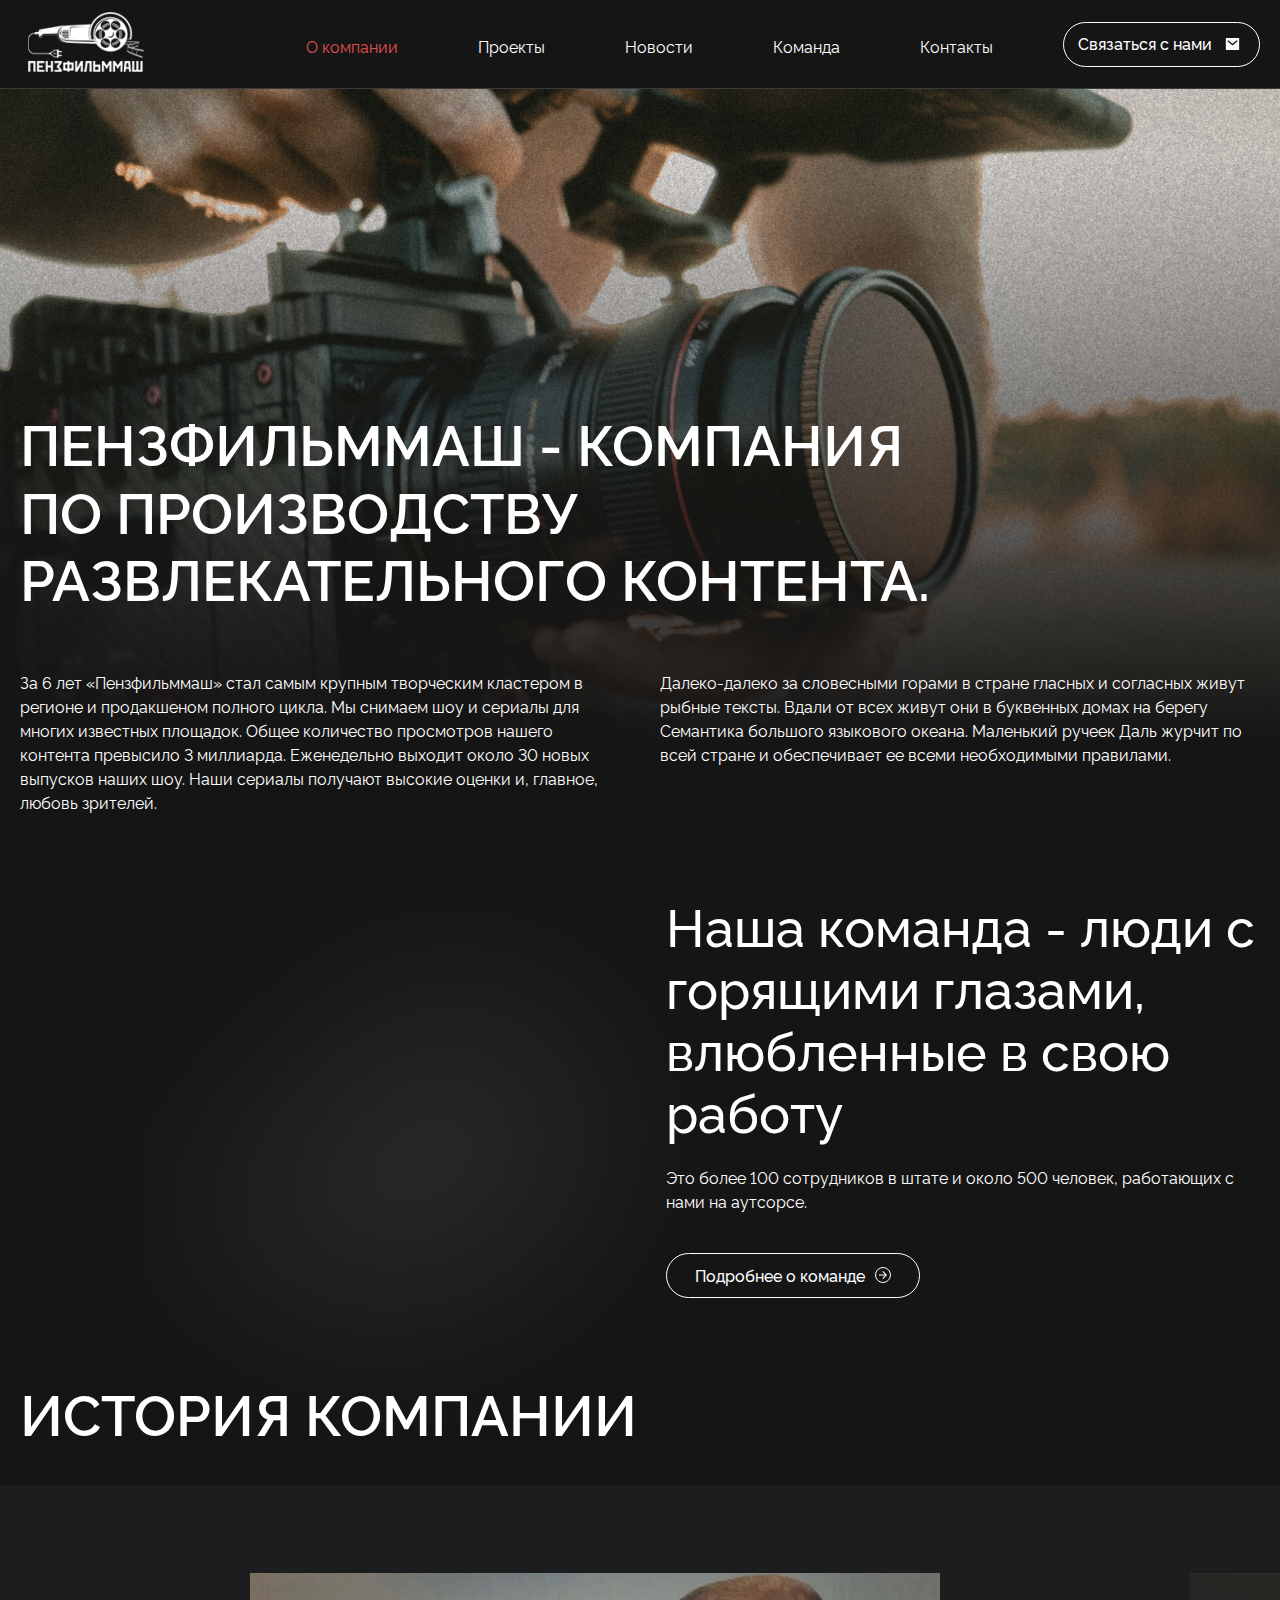
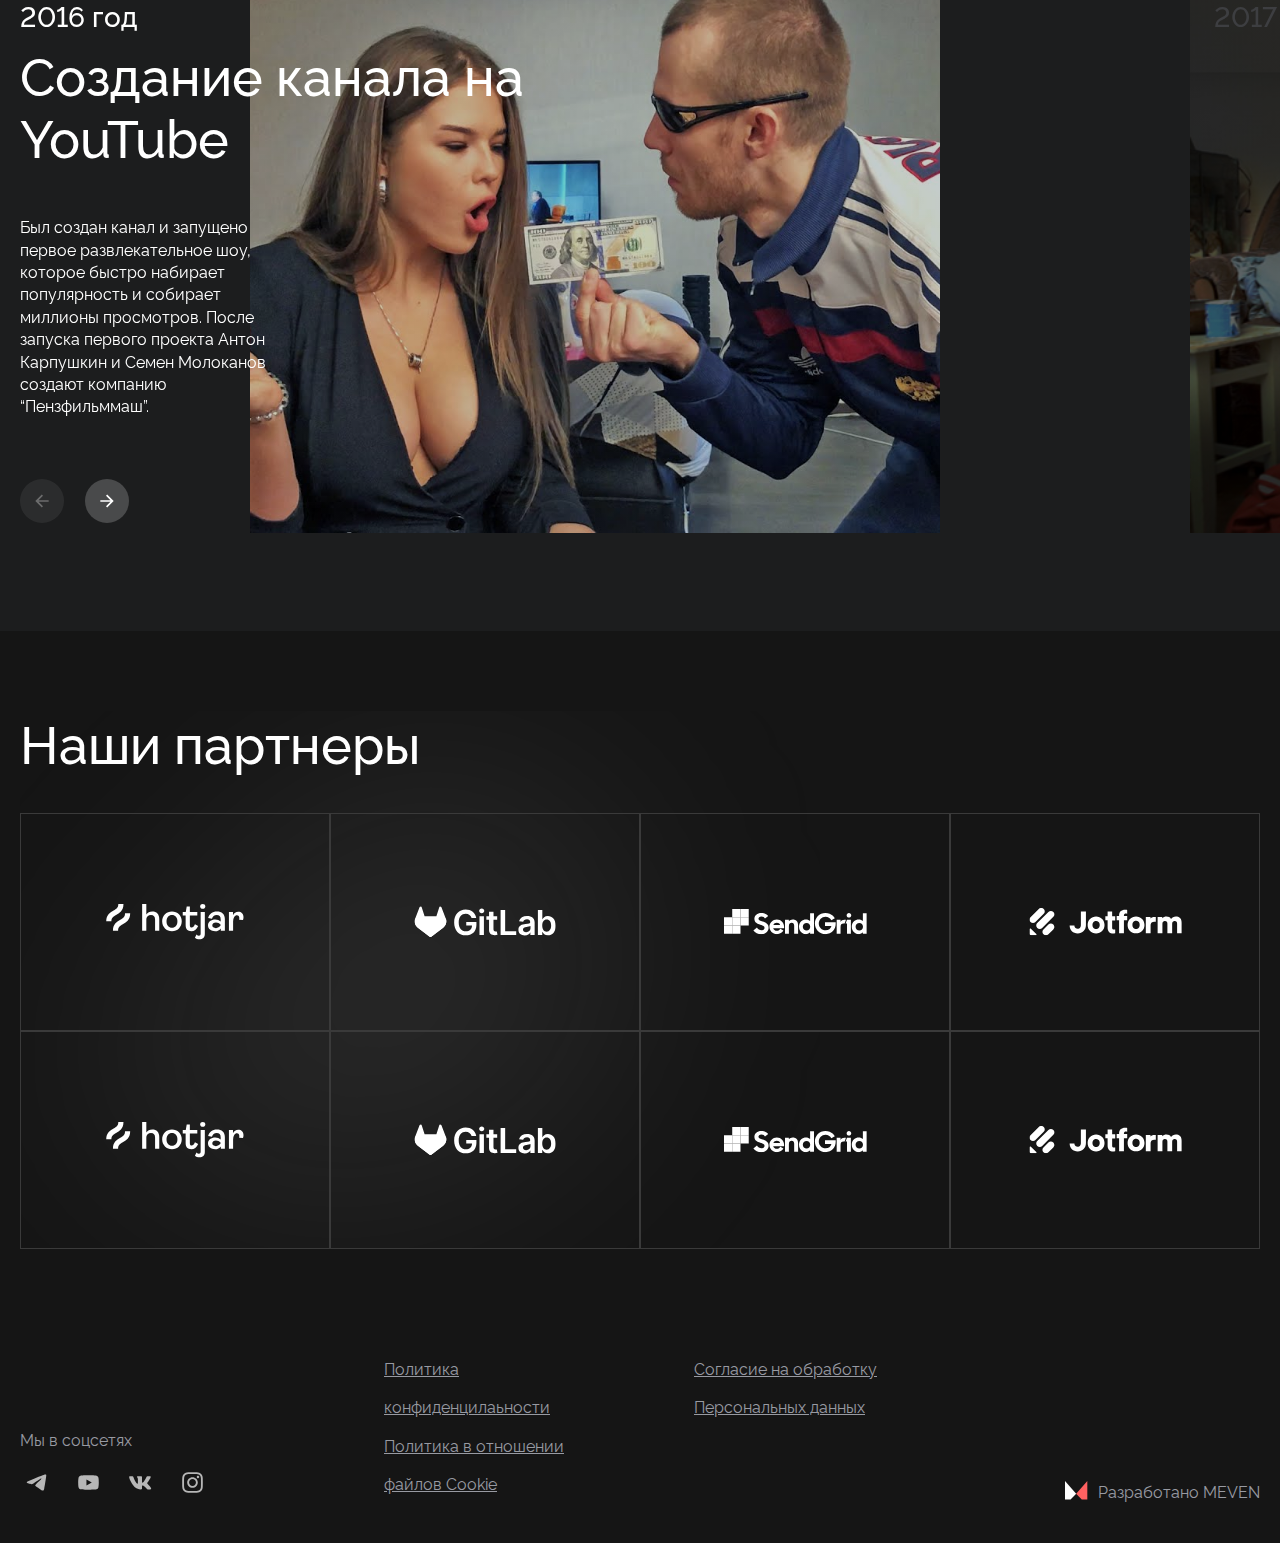
==== about.html @ 33d45442 "files" ====
<!DOCTYPE html>
<html lang="ru">
  <head>
    <meta http-equiv="Content-Type" content="text/html;charset=utf-8">
    <meta name="viewport" content="initial-scale=1.0, width=device-width">
    <meta name="format-detection" content="telephone=no">
    <link rel="shortcut icon" type="image/x-icon" href="favicon.ico">
    <link rel="stylesheet" href="https://fonts.googleapis.com/css2?family=Raleway:wght@300;400;500;600;700&amp;display=swap">
    <link rel="stylesheet" href="vendors/fancybox/dist/jquery.fancybox.min.css">
    <link rel="stylesheet" href="vendors/swiper/swiper.css">
    <link rel="stylesheet" href="vendors/remodal/remodal.css">
    <link rel="stylesheet" href="vendors/remodal/remodal-default-theme.css">
    <link rel="stylesheet" href="assets/css/app.css">
  </head>
  <body><svg style="display: none">
<symbol id="mail" viewBox="0 0 24 25" fill="none">
<path d="M5.99919 6H17.9993C18.1761 6 18.3457 6.07024 18.4707 6.19526C18.5957 6.32029 18.666 6.48986 18.666 6.66667V17.3334C18.666 17.5102 18.5957 17.6798 18.4707 17.8048C18.3457 17.9299 18.1761 18.0001 17.9993 18.0001H5.99919C5.82238 18.0001 5.65281 17.9299 5.52778 17.8048C5.40276 17.6798 5.33252 17.5102 5.33252 17.3334V6.66667C5.33252 6.48986 5.40276 6.32029 5.52778 6.19526C5.65281 6.07024 5.82238 6 5.99919 6ZM12.0392 11.7887L7.76454 8.15868L6.9012 9.17469L12.0479 13.5447L17.102 9.17136L16.2299 8.16268L12.0399 11.7887H12.0392Z" fill="currentColor"/>
</symbol>
<symbol id="soc1" viewBox="0 0 26 26" fill="none">
<path d="M6.37623 12.1102C10.4994 10.3039 13.2488 9.11299 14.6245 8.53763C18.5523 6.89484 19.3685 6.60947 19.9005 6.59994C20.0175 6.59797 20.2791 6.62713 20.4485 6.7654C20.5916 6.88215 20.631 7.03986 20.6498 7.15055C20.6687 7.26124 20.6921 7.5134 20.6735 7.71043C20.4606 9.95928 19.5396 15.4167 19.0711 17.9354C18.8728 19.0012 18.4824 19.3585 18.1045 19.3935C17.2831 19.4695 16.6594 18.8477 15.8639 18.3233C14.6191 17.5028 13.9159 16.992 12.7075 16.1913C11.3111 15.266 12.2164 14.7574 13.0122 13.9263C13.2204 13.7088 16.8393 10.3989 16.9094 10.0986C16.9181 10.061 16.9263 9.92107 16.8436 9.84715C16.7609 9.77324 16.6388 9.79851 16.5507 9.81862C16.4259 9.84711 14.4372 11.1688 10.5848 13.7837C10.0204 14.1735 9.50911 14.3634 9.05103 14.3534C8.54602 14.3424 7.5746 14.0663 6.85245 13.8303C5.96671 13.5407 5.26273 13.3877 5.32403 12.896C5.35596 12.6399 5.7067 12.378 6.37623 12.1102Z" fill="currentColor"/>
</symbol>
<symbol id="soc2" viewBox="0 0 32 32" fill="none">
<path fill-rule="evenodd" clip-rule="evenodd" d="M25.8439 10.8579C25.9922 10.3634 25.8439 10 25.138 10H22.8042C22.2107 10 21.9373 10.3139 21.7889 10.6602C21.7889 10.6602 20.602 13.553 18.9206 15.4321C18.3766 15.9761 18.1294 16.1489 17.8327 16.1489C17.6843 16.1489 17.4696 15.9761 17.4696 15.4816V10.8579C17.4696 10.2644 17.2974 10 16.8028 10H13.1352C12.7645 10 12.5414 10.2754 12.5414 10.5365C12.5414 11.0991 13.382 11.2288 13.4686 12.8112V16.2481C13.4686 17.0016 13.3326 17.1383 13.0359 17.1383C12.2447 17.1383 10.3202 14.2323 9.17864 10.9074C8.95492 10.2611 8.73054 10 8.13406 10H5.80019C5.13336 10 5 10.3139 5 10.6602C5 11.2783 5.79135 14.3443 8.68419 18.3993C10.613 21.1683 13.3299 22.6696 15.8025 22.6696C17.2862 22.6696 17.4696 22.3362 17.4696 21.7619V19.6689C17.4696 19.0021 17.6101 18.8691 18.0797 18.8691C18.4261 18.8691 19.0194 19.0421 20.4043 20.3773C21.9866 21.9595 22.2474 22.6696 23.1376 22.6696H25.4714C26.1383 22.6696 26.4717 22.3362 26.2793 21.6782C26.0689 21.0224 25.3134 20.0712 24.3108 18.9433C23.7669 18.3003 22.9509 17.6079 22.7038 17.2619C22.3576 16.8168 22.4564 16.619 22.7038 16.2236C22.7038 16.2236 25.5471 12.218 25.8439 10.858V10.8579Z" fill="currentColor"/>
</symbol>
<symbol id="soc3" viewBox="0 0 32 32" fill="none">
<path fill-rule="evenodd" clip-rule="evenodd" d="M23.8253 9.42833C24.682 9.65898 25.3574 10.3344 25.5881 11.1911C26.0164 12.7562 25.9999 16.0181 25.9999 16.0181C25.9999 16.0181 25.9999 19.2635 25.5881 20.8286C25.3574 21.6853 24.682 22.3607 23.8253 22.5914C22.2602 23.0032 16 23.0032 16 23.0032C16 23.0032 9.75616 23.0032 8.17462 22.5749C7.31795 22.3443 6.6425 21.6688 6.41186 20.8121C6 19.2635 6 16.0016 6 16.0016C6 16.0016 6 12.7562 6.41186 11.1911C6.6425 10.3344 7.33443 9.6425 8.17462 9.41186C9.73969 9 16 9 16 9C16 9 22.2602 9 23.8253 9.42833ZM19.2125 16.0016L14.0066 19V13.0033L19.2125 16.0016Z" fill="currentColor"/>
</symbol>
<symbol id="soc4" viewBox="0 0 32 32" fill="none">
<path d="M12.6672 16C12.6672 14.1591 14.1591 12.6664 16 12.6664C17.8409 12.6664 19.3336 14.1591 19.3336 16C19.3336 17.8409 17.8409 19.3336 16 19.3336C14.1591 19.3336 12.6672 17.8409 12.6672 16ZM10.8651 16C10.8651 18.836 13.164 21.1349 16 21.1349C18.836 21.1349 21.1349 18.836 21.1349 16C21.1349 13.164 18.836 10.8651 16 10.8651C13.164 10.8651 10.8651 13.164 10.8651 16ZM20.1382 10.6615C20.1381 10.8989 20.2084 11.1309 20.3401 11.3283C20.4719 11.5257 20.6593 11.6796 20.8785 11.7705C21.0977 11.8614 21.339 11.8852 21.5718 11.839C21.8046 11.7928 22.0185 11.6786 22.1863 11.5109C22.3542 11.3431 22.4686 11.1293 22.515 10.8966C22.5614 10.6638 22.5377 10.4225 22.447 10.2032C22.3563 9.98392 22.2025 9.79644 22.0052 9.6645C21.808 9.53257 21.576 9.4621 21.3386 9.462H21.3382C21.02 9.46215 20.715 9.58856 20.49 9.81347C20.265 10.0384 20.1384 10.3434 20.1382 10.6615ZM11.96 24.1398C10.985 24.0954 10.4551 23.933 10.103 23.7958C9.63608 23.614 9.30296 23.3975 8.95272 23.0478C8.60248 22.698 8.38568 22.3652 8.20472 21.8983C8.06744 21.5463 7.90504 21.0162 7.86072 20.0413C7.81224 18.9872 7.80256 18.6706 7.80256 16.0001C7.80256 13.3296 7.81304 13.0138 7.86072 11.9589C7.90512 10.9839 8.06872 10.4549 8.20472 10.1018C8.38648 9.63496 8.60296 9.30184 8.95272 8.9516C9.30248 8.60136 9.63528 8.38456 10.103 8.2036C10.455 8.06632 10.985 7.90392 11.96 7.8596C13.0141 7.81112 13.3307 7.80144 16 7.80144C18.6693 7.80144 18.9862 7.81192 20.0412 7.8596C21.0162 7.904 21.5452 8.0676 21.8982 8.2036C22.3651 8.38456 22.6982 8.60184 23.0485 8.9516C23.3987 9.30136 23.6147 9.63496 23.7965 10.1018C23.9338 10.4538 24.0962 10.9839 24.1405 11.9589C24.189 13.0138 24.1986 13.3296 24.1986 16.0001C24.1986 18.6706 24.189 18.9863 24.1405 20.0413C24.0961 21.0162 23.9329 21.5462 23.7965 21.8983C23.6147 22.3652 23.3982 22.6983 23.0485 23.0478C22.6987 23.3972 22.3651 23.614 21.8982 23.7958C21.5462 23.933 21.0162 24.0954 20.0412 24.1398C18.9871 24.1882 18.6705 24.1979 16 24.1979C13.3295 24.1979 13.0138 24.1882 11.96 24.1398ZM11.8772 6.06056C10.8126 6.10904 10.0852 6.27784 9.44992 6.52504C8.792 6.78032 8.23504 7.1228 7.67848 7.67848C7.12192 8.23416 6.78032 8.792 6.52504 9.44992C6.27784 10.0856 6.10904 10.8126 6.06056 11.8772C6.01128 12.9434 6 13.2843 6 16C6 18.7157 6.01128 19.0566 6.06056 20.1228C6.10904 21.1874 6.27784 21.9144 6.52504 22.5501C6.78032 23.2076 7.122 23.7661 7.67848 24.3215C8.23496 24.877 8.792 25.219 9.44992 25.475C10.0864 25.7222 10.8126 25.891 11.8772 25.9394C12.944 25.9879 13.2843 26 16 26C18.7157 26 19.0566 25.9887 20.1228 25.9394C21.1874 25.891 21.9144 25.7222 22.5501 25.475C23.2076 25.219 23.765 24.8772 24.3215 24.3215C24.8781 23.7658 25.219 23.2076 25.475 22.5501C25.7222 21.9144 25.8918 21.1874 25.9394 20.1228C25.9879 19.0558 25.9992 18.7157 25.9992 16C25.9992 13.2843 25.9879 12.9434 25.9394 11.8772C25.891 10.8126 25.7222 10.0852 25.475 9.44992C25.219 8.7924 24.8772 8.23504 24.3215 7.67848C23.7658 7.12192 23.2076 6.78032 22.5509 6.52504C21.9144 6.27784 21.1874 6.10824 20.1236 6.06056C19.0574 6.01208 18.7165 6 16.0008 6C13.2851 6 12.944 6.01128 11.8772 6.06056Z" fill="currentColor"/>
</symbol>
<symbol id="soc5" viewBox="0 0 24 24" fill="none">
<path d="M12.7995 19.9999V12.7015H15.2493L15.6161 9.85726H12.7995V8.04126C12.7995 7.21779 13.0282 6.65655 14.2092 6.65655L15.7153 6.65585V4.11195C15.4547 4.07742 14.5607 4 13.5206 4C11.3491 4 9.86237 5.32545 9.86237 7.75971V9.85733H7.40625V12.7016H9.86229V20L12.7995 19.9999Z" fill="currentColor"/>
</symbol>
<symbol id="arrow" viewBox="0 0 20 20" fill="none">
<path d="M12.6075 10.6252L5 10.6252L5 9.37517L12.6075 9.37517L9.255 6.02267L10.1387 5.13892L15 10.0002L10.1387 14.8614L9.255 13.9777L12.6075 10.6252Z" fill="currentColor"/>
<rect x="0.625" y="0.625" width="18.75" height="18.75" rx="9.375" stroke="currentColor" stroke-width="1.25"/>
</symbol>
<symbol id="arrow2" viewBox="0 0 20 20" fill="none">
<path d="M13.4765 10.8334L3.33317 10.8334L3.33317 9.1667L13.4765 9.1667L9.0065 4.6967L10.1848 3.51837L16.6665 10L10.1848 16.4817L9.0065 15.3034L13.4765 10.8334Z" fill="currentColor"/>
</symbol>
</svg>
    <header class="header">
      <div class="container">
        <div class="header__inner"><a class="header__logo" href="/index.html"><img src="assets/images/logo.png" alt=""></a>
          <div class="header__toggl js-toggl"></div>
          <div class="header__holder">
            <div class="header__menu">
              <ul>
                <li class="active"><a href="#">О компании</a></li>
                <li><a href="#">Проекты</a></li>
                <li><a href="#">Новости</a></li>
                <li><a href="#">Команда</a></li>
                <li><a href="#">Контакты</a></li>
              </ul>
            </div><a class="header__btn" href="#" data-remodal-target="mess">Связаться с нами <svg><use xlink:href="#mail"></use></svg></a>
            <div class="header__mob"><a class="header__mail" href="mailto:PFM_58@mail.ru"><img src="assets/images/svg/mail.svg" alt=''> PFM_58@mail.ru</a>
              <ul class="header__soc">
                <li><a href="#"><svg><use xlink:href="#soc1"></use></svg></a></li>
                <li><a href="#"><svg><use xlink:href="#soc2"></use></svg></a></li>
                <li><a href="#"><svg><use xlink:href="#soc3"></use></svg></a></li>
                <li><a href="#"><svg><use xlink:href="#soc4"></use></svg></a></li>
              </ul><a class="header__lk" href="#">Политика конфиденциальности</a>
            </div>
          </div>
        </div>
      </div>
    </header>
    <div class="page mt-0">
      <div class="about-banner" style="background-image: url('assets/images/about-banner-img.jpg')">
        <div class="container">
          <div class="about-banner__inner">
            <h1>ПЕНЗФИЛЬММАШ - КОМПАНИЯ ПО ПРОИЗВОДСТВУ РАЗВЛЕКАТЕЛЬНОГО КОНТЕНТА.</h1>
            <div class="about-banner__text">
              <div class="about-banner__tt">
                <p>За 6 лет «Пензфильммаш» стал самым крупным творческим кластером в регионе и продакшеном полного цикла. Мы снимаем шоу и сериалы для многих известных площадок. Общее количество просмотров нашего контента превысило 3 миллиарда. Еженедельно выходит около 30 новых выпусков наших шоу. Наши сериалы получают высокие оценки и, главное, любовь зрителей.</p>
              </div>
              <div class="about-banner__tt">
                <p>Далеко-далеко за словесными горами в стране гласных и согласных живут рыбные тексты. Вдали от всех живут они в буквенных домах на берегу Семантика большого языкового океана. Маленький ручеек Даль журчит по всей стране и обеспечивает ее всеми необходимыми правилами.</p>
              </div>
            </div>
          </div>
        </div>
      </div>
      <div class="about-inf">
        <div class="container">
          <div class="about-inf__inner">
            <div class="about-inf__img"><img src="assets/images/about-inf-img.jpg" alt=""></div>
            <div class="about-inf__text">
              <h2>Наша команда - люди с горящими глазами, влюбленные в свою работу</h2>
              <p>Это более 100 сотрудников в штате и около 500 человек, работающих с  нами на аутсорсе.</p><a class="bt bt-primary" href="#">Подробнее о команде <svg><use xlink:href="#arrow"></use></svg></a>
            </div>
          </div>
        </div>
      </div>
      <div class="about-history">
        <div class="container">
          <h2>История компании</h2>
        </div>
        <div class="about-history__inner">
          <div class="container">
            <div class="about-history__mb">
              <div class="about-history__slider swiper js-history-slider">
                <div class="swiper-wrapper">
                  <div class="swiper-slide">
                    <div class="about-history__slider-item">
                      <div class="about-history__slider-tx">
                        <div class="about-history__slider-ye">2016 год</div>
                        <div class="about-history__slider-title">Создание канала на YouTube</div>
                        <div class="about-history__slider-descr">
                          <p>Был создан канал и запущено первое развлекательное шоу, которое быстро набирает популярность и собирает миллионы просмотров. После запуска первого проекта Антон Карпушкин и Семен Молоканов создают компанию “Пензфильммаш”.</p>
                        </div>
                      </div>
                      <div class="about-history__slider-img">
                        <div class="about-history__slider-img-ye">2016 год</div><img src="assets/images/about-history-img1.jpg" alt="">
                      </div>
                    </div>
                  </div>
                  <div class="swiper-slide">
                    <div class="about-history__slider-item">
                      <div class="about-history__slider-tx">
                        <div class="about-history__slider-ye">2017 год</div>
                        <div class="about-history__slider-title">Запуск первого сериала</div>
                        <div class="about-history__slider-descr">
                          <p>Был написан, снят и выпущен первый сезон сериала “Зема”.</p>
                        </div>
                      </div>
                      <div class="about-history__slider-img">
                        <div class="about-history__slider-img-ye">2017 год</div><img src="assets/images/about-history-img2.jpg" alt="">
                      </div>
                    </div>
                  </div>
                  <div class="swiper-slide">
                    <div class="about-history__slider-item">
                      <div class="about-history__slider-tx">
                        <div class="about-history__slider-ye">2018 год</div>
                        <div class="about-history__slider-title">Запуск второго сезона сериала</div>
                        <div class="about-history__slider-descr">
                          <p>Был написан, снят и выпущен второй сезон сериала “Зема 2”.</p>
                        </div>
                      </div>
                      <div class="about-history__slider-img">
                        <div class="about-history__slider-img-ye">2018 год</div><img src="assets/images/about-history-img3.jpg" alt="">
                      </div>
                    </div>
                  </div>
                  <div class="swiper-slide">
                    <div class="about-history__slider-item">
                      <div class="about-history__slider-tx">
                        <div class="about-history__slider-ye">2019 год</div>
                        <div class="about-history__slider-title">Создание нового шоу</div>
                        <div class="about-history__slider-descr">
                          <p>Запущено шоу “Я готова” для видеохостинга Rutube.</p>
                        </div>
                      </div>
                      <div class="about-history__slider-img">
                        <div class="about-history__slider-img-ye">2019 год</div><img src="assets/images/about-history-img4.jpg" alt="">
                      </div>
                    </div>
                  </div>
                  <div class="swiper-slide">
                    <div class="about-history__slider-item">
                      <div class="about-history__slider-tx">
                        <div class="about-history__slider-ye">2020 год</div>
                        <div class="about-history__slider-title">Запуск новых проектов и расширение штата</div>
                        <div class="about-history__slider-descr">
                          <p>Создание юмористического шоу “Пойдем отойдем”, которое быстро нашло отклик у аудитории и приобрело популярность.</p>
                        </div>
                      </div>
                      <div class="about-history__slider-img">
                        <div class="about-history__slider-img-ye">2020 год</div><img src="assets/images/about-history-img5.jpg" alt="">
                      </div>
                    </div>
                  </div>
                  <div class="swiper-slide">
                    <div class="about-history__slider-item">
                      <div class="about-history__slider-tx">
                        <div class="about-history__slider-ye">2021 год</div>
                        <div class="about-history__slider-title">Выход третьего сезона сериала “Зема”, запуски новых шоу</div>
                        <div class="about-history__slider-descr">
                          <p>Долгожданная премьера нового сезона сериала. Запуск 10-ти новых шоу, в числе которых: “Люди у которых клюет”, “Тот самый мент”, “Максим Народный”, “Полупановы”, “Женский труд” и других. Начало сотрудничества с Rutube и Insight People.</p>
                        </div>
                      </div>
                      <div class="about-history__slider-img">
                        <div class="about-history__slider-img-ye">2021 год</div><img src="assets/images/about-history-img6.jpg" alt="">
                      </div>
                    </div>
                  </div>
                  <div class="swiper-slide">
                    <div class="about-history__slider-item">
                      <div class="about-history__slider-tx">
                        <div class="about-history__slider-ye">2022 год</div>
                        <div class="about-history__slider-title"> Съемки и запуск новых масштабных проектов и сериалов, открытие масштабной продакшн студии в городе Пенза</div>
                        <div class="about-history__slider-descr">
                          <p>Съемки и выход сериала “Салют, начальник”. Съемки пилота сериала “Полупановы”. Съемки сериала “Тяни, Сундук”, Сопродюсирование “Каха 2”, а также запуск других сериалов. Расширение штата и создание первой в регионе масштабной продакшн студии полного цикла.</p>
                        </div>
                      </div>
                      <div class="about-history__slider-img">
                        <div class="about-history__slider-img-ye">2022 год</div><img src="assets/images/about-history-img7.jpg" alt="">
                      </div>
                    </div>
                  </div>
                </div>
                <div class="swiper-button-next history-arrow-next"></div>
                <div class="swiper-button-prev history-arrow-prev"></div>
              </div>
            </div>
          </div>
        </div>
      </div>
      <div class="about-partners">
        <div class="container">
          <h3>Наши партнеры</h3>
          <div class="about-partners__inner">
            <div class="about-partners__row">
              <div class="about-partners__cell">
                <div class="about-partners__item"><img src="assets/images/svg/partners-img1.svg" alt=""></div>
              </div>
              <div class="about-partners__cell">
                <div class="about-partners__item"><img src="assets/images/svg/partners-img2.svg" alt=""></div>
              </div>
              <div class="about-partners__cell">
                <div class="about-partners__item"><img src="assets/images/svg/partners-img3.svg" alt=""></div>
              </div>
              <div class="about-partners__cell">
                <div class="about-partners__item"><img src="assets/images/svg/partners-img4.svg" alt=""></div>
              </div>
              <div class="about-partners__cell">
                <div class="about-partners__item"><img src="assets/images/svg/partners-img1.svg" alt=""></div>
              </div>
              <div class="about-partners__cell">
                <div class="about-partners__item"><img src="assets/images/svg/partners-img2.svg" alt=""></div>
              </div>
              <div class="about-partners__cell">
                <div class="about-partners__item"><img src="assets/images/svg/partners-img3.svg" alt=""></div>
              </div>
              <div class="about-partners__cell">
                <div class="about-partners__item"><img src="assets/images/svg/partners-img4.svg" alt=""></div>
              </div>
            </div>
          </div>
        </div>
      </div>
    </div>
    <footer class="footer">
      <div class="container">
        <div class="footer__inner">
          <div class="footer__soc">
            <div class="footer__soc-title">Мы в соцсетях</div>
            <ul>
              <li><a href="#"><svg><use xlink:href="#soc1"></use></svg></a></li>
              <li><a href="#"><svg><use xlink:href="#soc3"></use></svg></a></li>
              <li><a href="#"><svg><use xlink:href="#soc2"></use></svg></a></li>
              <li><a href="#"><svg><use xlink:href="#soc4"></use></svg></a></li>
            </ul>
          </div>
          <div class="footer__links">
            <ul>
              <li><a href="#">Политика конфиденцилаьности</a></li>
              <li><a href="#">Политика в отношении файлов Cookie</a></li>
            </ul>
            <ul>
              <li><a href="#">Согласие на обработку</a></li>
              <li><a href="#">Персональных данных</a></li>
            </ul>
          </div><a class="footer__dev" href="#"><img src="assets/images/svg/logo-dev.svg" alt=''> Разработано MEVEN</a>
        </div>
      </div>
    </footer><!-- Modal -->
    <div class="remodal-bg"></div>
    <div class="remodal" data-remodal-id="mess">
      <button class="remodal-close" data-remodal-action="close"></button>
      <div class="remodal__inner">
        <div class="remodal__title">Отправить сообщение</div>
        <div class="remodal__tx">Заполните поля ниже. Мы постараемся ответить вам в ближайшее время.</div>
        <div class="form">
          <form>
            <div class="form__inner">
              <div class="form__row form__row-flex">
                <div class="form__cell">
                  <input type="text" placeholder="Ваше имя" id="name2"><span class="validation validateName2"><span class="nameValidationImg2"></span></span>
                </div>
                <div class="form__cell">
                  <input type="text" placeholder="Ваш E-mail" id="email2"><span class="validation validateEmail2"><span class="emailValidationImg2"></span></span>
                </div>
              </div>
              <div class="form__row">
                <div class="form__cell">
                  <textarea placeholder="Вашe сообщение"></textarea>
                </div>
              </div>
              <div class="form__row form__row-flex form__row-bottom">
                <div class="form__btn">
                  <button class="bt bt-primary submitBtn2" type="submit">Отправить <svg><use xlink:href="#arrow"></use></svg></button>
                </div>
                <div class="form__tx">Нажимая «Отправить», вы соглашаетесь с условиями Политики конфиденциальности</div>
              </div>
            </div>
          </form>
        </div>
      </div>
    </div>
    <div class="remodal w-2" data-remodal-id="add">
      <button class="remodal-close" data-remodal-action="close"></button>
      <div class="remodal__inner">
        <div class="remodal__title">Ваше сообщение успешно отправлено</div>
        <div class="remodal__tx">Мы свяжемся с вами в ближайшее время и уточним детали</div>
        <div class="remodal__btn"><a class="bt bt-primary" href="#">Вернуться на главную <svg><use xlink:href="#arrow"></use></svg></a></div>
      </div>
    </div>
    <div class="remodal w-2" data-remodal-id="er">
      <button class="remodal-close" data-remodal-action="close"></button>
      <div class="remodal__inner">
        <div class="remodal__title">Что-то пошло не&nbsp;так</div>
        <div class="remodal__tx">Вы можете повторить свою попытку позднее или вернутсья на главную</div>
        <div class="remodal__btn"><a class="bt bt-primary" href="#">Вернуться на главную <svg><use xlink:href="#arrow"></use></svg></a></div>
      </div>
    </div>
    <script src="vendors/jquery/dist/jquery.min.js"></script>
    <script src="vendors/fancybox/dist/jquery.fancybox.min.js"></script>
    <script src="vendors/swiper/swiper.js"></script>
    <script src="vendors/remodal/remodal.js"></script>
    <script src="assets/js/app.js"></script>
  </body>
</html>
---- vendors/remodal/remodal.css ----
/*
 *  Remodal - v1.1.1
 *  Responsive, lightweight, fast, synchronized with CSS animations, fully customizable modal window plugin with declarative configuration and hash tracking.
 *  http://vodkabears.github.io/remodal/
 *
 *  Made by Ilya Makarov
 *  Under MIT License
 */

/* ==========================================================================
   Remodal's necessary styles
   ========================================================================== */

/* Hide scroll bar */

html.remodal-is-locked {
  overflow: hidden;

  -ms-touch-action: none;
  touch-action: none;
}

/* Anti FOUC */

.remodal,
[data-remodal-id] {
  display: none;
}

/* Necessary styles of the overlay */

.remodal-overlay {
  position: fixed;
  z-index: 9999;
  top: -5000px;
  right: -5000px;
  bottom: -5000px;
  left: -5000px;

  display: none;
}

/* Necessary styles of the wrapper */

.remodal-wrapper {
  position: fixed;
  z-index: 10000;
  top: 0;
  right: 0;
  bottom: 0;
  left: 0;

  display: none;
  overflow: auto;

  text-align: center;

  -webkit-overflow-scrolling: touch;
}

.remodal-wrapper:after {
  display: inline-block;

  height: 100%;
  margin-left: -0.05em;

  content: "";
}

/* Fix iPad, iPhone glitches */

.remodal-overlay,
.remodal-wrapper {
  -webkit-backface-visibility: hidden;
  backface-visibility: hidden;
}

/* Necessary styles of the modal dialog */

.remodal {
  position: relative;

  outline: none;

  -webkit-text-size-adjust: 100%;
  -ms-text-size-adjust: 100%;
  text-size-adjust: 100%;
}

.remodal-is-initialized {
  /* Disable Anti-FOUC */
  display: inline-block;
}
---- vendors/remodal/remodal-default-theme.css ----
/*
 *  Remodal - v1.1.1
 *  Responsive, lightweight, fast, synchronized with CSS animations, fully customizable modal window plugin with declarative configuration and hash tracking.
 *  http://vodkabears.github.io/remodal/
 *
 *  Made by Ilya Makarov
 *  Under MIT License
 */

/* ==========================================================================
   Remodal's default mobile first theme
   ========================================================================== */

/* Default theme styles for the background */

.remodal-bg.remodal-is-opening,
.remodal-bg.remodal-is-opened {
  -webkit-filter: blur(3px);
  filter: blur(3px);
}

/* Default theme styles of the overlay */

.remodal-overlay {
  background: rgba(43, 46, 56, 0.9);
}

.remodal-overlay.remodal-is-opening,
.remodal-overlay.remodal-is-closing {
  -webkit-animation-duration: 0.3s;
  animation-duration: 0.3s;
  -webkit-animation-fill-mode: forwards;
  animation-fill-mode: forwards;
}

.remodal-overlay.remodal-is-opening {
  -webkit-animation-name: remodal-overlay-opening-keyframes;
  animation-name: remodal-overlay-opening-keyframes;
}

.remodal-overlay.remodal-is-closing {
  -webkit-animation-name: remodal-overlay-closing-keyframes;
  animation-name: remodal-overlay-closing-keyframes;
}

/* Default theme styles of the wrapper */

.remodal-wrapper {
  padding: 10px 10px 0;
}

/* Default theme styles of the modal dialog */

.remodal {
  box-sizing: border-box;
  width: 100%;
  margin-bottom: 10px;
  padding: 35px;

  -webkit-transform: translate3d(0, 0, 0);
  transform: translate3d(0, 0, 0);

  color: #2b2e38;
  background: #fff;
}

.remodal.remodal-is-opening,
.remodal.remodal-is-closing {
  -webkit-animation-duration: 0.3s;
  animation-duration: 0.3s;
  -webkit-animation-fill-mode: forwards;
  animation-fill-mode: forwards;
}

.remodal.remodal-is-opening {
  -webkit-animation-name: remodal-opening-keyframes;
  animation-name: remodal-opening-keyframes;
}

.remodal.remodal-is-closing {
  -webkit-animation-name: remodal-closing-keyframes;
  animation-name: remodal-closing-keyframes;
}

/* Vertical align of the modal dialog */

.remodal,
.remodal-wrapper:after {
  vertical-align: middle;
}

/* Close button */

.remodal-close {
  position: absolute;
  top: 0;
  left: 0;

  display: block;
  overflow: visible;

  width: 35px;
  height: 35px;
  margin: 0;
  padding: 0;

  cursor: pointer;
  -webkit-transition: color 0.2s;
  transition: color 0.2s;
  text-decoration: none;

  color: #95979c;
  border: 0;
  outline: 0;
  background: transparent;
}

.remodal-close:hover,
.remodal-close:focus {
  color: #2b2e38;
}

.remodal-close:before {
  font-family: Arial, "Helvetica CY", "Nimbus Sans L", sans-serif !important;
  font-size: 25px;
  line-height: 35px;

  position: absolute;
  top: 0;
  left: 0;

  display: block;

  width: 35px;

  content: "\00d7";
  text-align: center;
}

/* Dialog buttons */

.remodal-confirm,
.remodal-cancel {
  font: inherit;

  display: inline-block;
  overflow: visible;

  min-width: 110px;
  margin: 0;
  padding: 12px 0;

  cursor: pointer;
  -webkit-transition: background 0.2s;
  transition: background 0.2s;
  text-align: center;
  vertical-align: middle;
  text-decoration: none;

  border: 0;
  outline: 0;
}

.remodal-confirm {
  color: #fff;
  background: #81c784;
}

.remodal-confirm:hover,
.remodal-confirm:focus {
  background: #66bb6a;
}

.remodal-cancel {
  color: #fff;
  background: #e57373;
}

.remodal-cancel:hover,
.remodal-cancel:focus {
  background: #ef5350;
}

/* Remove inner padding and border in Firefox 4+ for the button tag. */

.remodal-confirm::-moz-focus-inner,
.remodal-cancel::-moz-focus-inner,
.remodal-close::-moz-focus-inner {
  padding: 0;

  border: 0;
}

/* Keyframes
   ========================================================================== */

@-webkit-keyframes remodal-opening-keyframes {
  from {
    -webkit-transform: scale(1.05);
    transform: scale(1.05);

    opacity: 0;
  }
  to {
    -webkit-transform: none;
    transform: none;

    opacity: 1;

    -webkit-filter: blur(0);
    filter: blur(0);
  }
}

@keyframes remodal-opening-keyframes {
  from {
    -webkit-transform: scale(1.05);
    transform: scale(1.05);

    opacity: 0;
  }
  to {
    -webkit-transform: none;
    transform: none;

    opacity: 1;

    -webkit-filter: blur(0);
    filter: blur(0);
  }
}

@-webkit-keyframes remodal-closing-keyframes {
  from {
    -webkit-transform: scale(1);
    transform: scale(1);

    opacity: 1;
  }
  to {
    -webkit-transform: scale(0.95);
    transform: scale(0.95);

    opacity: 0;

    -webkit-filter: blur(0);
    filter: blur(0);
  }
}

@keyframes remodal-closing-keyframes {
  from {
    -webkit-transform: scale(1);
    transform: scale(1);

    opacity: 1;
  }
  to {
    -webkit-transform: scale(0.95);
    transform: scale(0.95);

    opacity: 0;

    -webkit-filter: blur(0);
    filter: blur(0);
  }
}

@-webkit-keyframes remodal-overlay-opening-keyframes {
  from {
    opacity: 0;
  }
  to {
    opacity: 1;
  }
}

@keyframes remodal-overlay-opening-keyframes {
  from {
    opacity: 0;
  }
  to {
    opacity: 1;
  }
}

@-webkit-keyframes remodal-overlay-closing-keyframes {
  from {
    opacity: 1;
  }
  to {
    opacity: 0;
  }
}

@keyframes remodal-overlay-closing-keyframes {
  from {
    opacity: 1;
  }
  to {
    opacity: 0;
  }
}

/* Media queries
   ========================================================================== */

@media only screen and (min-width: 641px) {
  .remodal {
    max-width: 700px;
  }
}

/* IE8
   ========================================================================== */

.lt-ie9 .remodal-overlay {
  background: #2b2e38;
}

.lt-ie9 .remodal {
  width: 700px;
}
---- assets/css/app.css ----
@font-face {
  font-family: 'rawline';
  src: url("../fonts/rawline-100.eot");
  src: url("../fonts/rawline-100.eot?#iefix") format("embedded-opentype"), url("../fonts/rawline-100.woff2") format("woff2"), url("../fonts//rawline-100.woff") format("woff"), url("../fonts/rawline-100.ttf") format("truetype"), url("../fonts//rawline-100.svg") format("svg");
  font-weight: 300;
  font-style: normal; }

@font-face {
  font-family: 'rawline';
  src: url("../fonts/rawline-400.eot");
  src: url("../fonts/rawline-400.eot?#iefix") format("embedded-opentype"), url("../fonts/rawline-400.woff2") format("woff2"), url("../fonts//rawline-400.woff") format("woff"), url("../fonts/rawline-400.ttf") format("truetype"), url("../fonts//rawline-400.svg") format("svg");
  font-weight: 400;
  font-style: normal; }

@font-face {
  font-family: 'rawline';
  src: url("../fonts/rawline-500.eot");
  src: url("../fonts/rawline-500.eot?#iefix") format("embedded-opentype"), url("../fonts/rawline-500.woff2") format("woff2"), url("../fonts//rawline-500.woff") format("woff"), url("../fonts/rawline-500.ttf") format("truetype"), url("../fonts//rawline-500.svg") format("svg");
  font-weight: 500;
  font-style: normal; }

@font-face {
  font-family: 'rawline';
  src: url("../fonts/rawline-600.eot");
  src: url("../fonts/rawline-600.eot?#iefix") format("embedded-opentype"), url("../fonts/rawline-600.woff2") format("woff2"), url("../fonts//rawline-600.woff") format("woff"), url("../fonts/rawline-600.ttf") format("truetype"), url("../fonts//rawline-600.svg") format("svg");
  font-weight: 600;
  font-style: normal; }

@font-face {
  font-family: 'rawline';
  src: url("../fonts/rawline-700.eot");
  src: url("../fonts/rawline-700.eot?#iefix") format("embedded-opentype"), url("../fonts/rawline-700.woff2") format("woff2"), url("../fonts//rawline-700.woff") format("woff"), url("../fonts/rawline-700.ttf") format("truetype"), url("../fonts//rawline-700.svg") format("svg");
  font-weight: 700;
  font-style: normal; }

* {
  margin: 0;
  padding: 0; }

html {
  height: 100%; }

body {
  min-width: 320px;
  min-height: 100%;
  display: -webkit-box;
  display: -ms-flexbox;
  display: flex;
  -webkit-box-orient: vertical;
  -webkit-box-direction: normal;
  -ms-flex-direction: column;
  flex-direction: column;
  font-family: "rawline", sans-serif;
  background: #151515; }
  body.overfl {
    overflow: hidden;
    height: 100vh; }

.start-page {
  padding: 30px; }
  .start-page-logo {
    display: block;
    margin-bottom: 30px; }
  .start-page ul {
    display: inline-block;
    vertical-align: top;
    padding-right: 60px; }
    .start-page ul li {
      padding: 5px 0; }
      .start-page ul li b {
        font-size: 20px; }
      .start-page ul li a {
        font-size: 16px;
        line-height: 140%;
        color: #ffffff; }
        .start-page ul li a .red {
          color: red; }

div:focus,
span:focus,
a:focus,
input:focus,
textarea:focus,
select:focus,
button:focus,
.button:focus {
  outline: none; }

input,
textarea {
  -webkit-box-shadow: none !important;
  box-shadow: none !important; }

ul {
  margin: 0;
  padding: 0; }
  ul li {
    list-style: none; }

a {
  cursor: pointer;
  -webkit-transition: 0.3s;
  transition: 0.3s;
  text-decoration: none; }
  a:hover {
    text-decoration: none; }

svg use {
  -webkit-transition: 0.3s;
  transition: 0.3s; }

.container {
  max-width: 1720px;
  padding: 0 20px;
  -webkit-box-sizing: border-box;
  box-sizing: border-box;
  margin: auto; }

h1 {
  font-weight: 600;
  font-size: 68px;
  line-height: 120%;
  color: #ffffff;
  text-transform: uppercase;
  -ms-word-break: break-all;
  word-break: break-all;
  word-break: break-word; }
  h1.tw {
    font-size: 56px;
    line-height: 120%;
    -webkit-hyphens: auto;
    -ms-hyphens: auto;
    hyphens: auto; }
  h1 span {
    color: #E05050; }
  @media screen and (max-width: 991px) {
    h1 {
      font-size: 32px;
      line-height: 120%; }
      .page-title h1 {
        font-size: 28px;
        line-height: 120%; }
      h1.tw {
        font-size: 32px;
        line-height: 120%; } }

h2 {
  margin-bottom: 15px;
  color: #ffffff;
  font-weight: 600;
  font-size: 56px;
  line-height: 120%;
  text-transform: uppercase; }
  h2 span {
    color: #E05050; }
  @media screen and (max-width: 991px) {
    h2 {
      margin-bottom: 10px;
      font-size: 28px;
      line-height: 120%; }
      h2 br {
        display: none; } }

h3 {
  font-weight: 500;
  font-size: 52px;
  line-height: 119.5%;
  color: #ffffff; }
  @media screen and (max-width: 991px) {
    h3 {
      font-size: 26px;
      line-height: 119.5%; } }

.bt {
  background: transparent;
  border: none;
  -webkit-box-shadow: none;
  box-shadow: none;
  outline: none;
  font-family: "rawline", sans-serif; }
  .bt-primary {
    padding: 12px 28px;
    display: -webkit-inline-box;
    display: -ms-inline-flexbox;
    display: inline-flex;
    -webkit-box-align: center;
    -ms-flex-align: center;
    align-items: center;
    -webkit-box-pack: center;
    -ms-flex-pack: center;
    justify-content: center;
    border: 1px solid #ffffff;
    border-radius: 27px;
    font-weight: 500;
    font-size: 16px;
    line-height: 119.5%;
    color: #ffffff;
    -webkit-box-sizing: border-box;
    box-sizing: border-box; }
    @media screen and (max-width: 991px) {
      .bt-primary {
        padding: 10px 20px;
        -webkit-box-pack: justify;
        -ms-flex-pack: justify;
        justify-content: space-between;
        font-size: 14px;
        line-height: 140%; } }
    .bt-primary svg {
      width: 16px;
      height: 16px;
      margin-left: 10px; }
      .bt-primary svg use {
        color: #ffffff; }
    .bt-primary:hover {
      background: #E05050;
      border-color: #E05050; }
  .bt-rd {
    padding: 12px 28px;
    display: -webkit-inline-box;
    display: -ms-inline-flexbox;
    display: inline-flex;
    -webkit-box-align: center;
    -ms-flex-align: center;
    align-items: center;
    -webkit-box-pack: center;
    -ms-flex-pack: center;
    justify-content: center;
    border: 1px solid #E05050;
    border-radius: 27px;
    font-weight: 500;
    font-size: 16px;
    line-height: 119.5%;
    color: #ffffff;
    background: #E05050;
    -webkit-box-sizing: border-box;
    box-sizing: border-box; }
    @media screen and (max-width: 991px) {
      .bt-rd {
        padding: 10px 20px;
        -webkit-box-pack: justify;
        -ms-flex-pack: justify;
        justify-content: space-between;
        font-size: 14px;
        line-height: 140%; } }
    .bt-rd svg {
      width: 16px;
      height: 16px;
      margin-left: 10px; }
      .bt-rd svg use {
        color: #ffffff; }
    .bt-rd:hover {
      background: #ffffff;
      border-color: #ffffff;
      color: #151515; }
      .bt-rd:hover svg use {
        color: #151515; }

.mt-0 {
  margin-top: 0 !important; }

.header {
  padding: 12px 0;
  border-bottom: 1px solid #3A3A3A; }
  @media screen and (max-width: 991px) {
    .header {
      padding: 8px 0;
      border: none; } }
  .banner .header {
    background: transparent;
    border-bottom: 1px solid #989AA2; }
    @media screen and (max-width: 991px) {
      .banner .header {
        border: none; } }
  .header__inner {
    display: -webkit-box;
    display: -ms-flexbox;
    display: flex;
    -webkit-box-align: center;
    -ms-flex-align: center;
    align-items: center;
    -webkit-box-pack: justify;
    -ms-flex-pack: justify;
    justify-content: space-between; }
  @media screen and (max-width: 991px) {
    .header__logo {
      position: relative;
      z-index: 999; } }
  .header__logo img {
    max-width: 131px; }
    @media screen and (max-width: 991px) {
      .header__logo img {
        max-width: 72px; } }
  .header__holder {
    width: 73%;
    display: -webkit-box;
    display: -ms-flexbox;
    display: flex;
    -webkit-box-align: center;
    -ms-flex-align: center;
    align-items: center;
    -webkit-box-pack: justify;
    -ms-flex-pack: justify;
    justify-content: space-between; }
    @media screen and (max-width: 1400px) {
      .header__holder {
        width: 80%; } }
    @media screen and (max-width: 1250px) {
      .header__holder {
        width: 85%; } }
    @media screen and (max-width: 1200px) {
      .header__holder {
        width: 80%; } }
    @media screen and (max-width: 991px) {
      .header__holder {
        width: 100%;
        height: 100vh;
        min-height: 100%;
        padding: 90px 20px 200px;
        display: none;
        position: fixed;
        top: 0;
        left: 0;
        z-index: 99;
        background: #151515;
        overflow: auto;
        -webkit-box-sizing: border-box;
        box-sizing: border-box; }
        .open .header__holder {
          display: block; }
        .header__holder:before {
          content: '';
          width: 100%;
          height: 48px;
          display: block;
          position: fixed;
          top: 0;
          left: 0;
          z-index: 998;
          background: #151515; } }
  .header__toggl {
    display: none;
    width: 28px;
    height: 28px;
    -webkit-box-align: center;
    -ms-flex-align: center;
    align-items: center;
    justify-items: center;
    position: relative;
    z-index: 998;
    border: 1px solid #ffffff;
    background-image: url("../images/svg/togl.svg");
    background-repeat: no-repeat;
    background-position: center; }
    .open .header__toggl {
      background-image: url("../images/svg/close.svg");
      background-size: 16px 16px; }
    @media screen and (max-width: 991px) {
      .header__toggl {
        display: -webkit-box;
        display: -ms-flexbox;
        display: flex; } }
  .header__mob {
    display: none; }
    @media screen and (max-width: 991px) {
      .header__mob {
        display: block;
        padding: 17px 20px;
        width: 100%;
        position: fixed;
        bottom: 0;
        left: 0;
        z-index: 999;
        border-top: 1px solid #3A3A3A;
        background: #151515; } }
  .header__lk {
    display: inline-block;
    margin-top: 22px;
    font-size: 12px;
    line-height: 120%;
    color: #989AA2;
    text-decoration: underline; }
  .header__soc {
    margin-top: 10px; }
    .header__soc li {
      display: inline-block;
      vertical-align: top;
      margin-right: 2px; }
      .header__soc li a {
        width: 36px;
        height: 36px;
        display: -webkit-box;
        display: -ms-flexbox;
        display: flex;
        -webkit-box-align: center;
        -ms-flex-align: center;
        align-items: center;
        -webkit-box-pack: center;
        -ms-flex-pack: center;
        justify-content: center;
        border: 1px solid #ffffff; }
        .header__soc li a svg {
          width: 20px;
          height: 20px; }
          .header__soc li a svg use {
            color: #ffffff; }
  .header__mail {
    display: -webkit-inline-box;
    display: -ms-inline-flexbox;
    display: inline-flex;
    -webkit-box-align: center;
    -ms-flex-align: center;
    align-items: center; }
    .header__mail img {
      margin-right: 5px; }
  .header__mail {
    font-weight: 500;
    font-size: 14px;
    line-height: 140%;
    color: #ffffff; }
  .header__menu ul li {
    margin: 0 38px;
    display: inline-block;
    vertical-align: middle; }
    @media screen and (max-width: 1200px) {
      .header__menu ul li {
        margin: 0 15px; } }
    @media screen and (max-width: 991px) {
      .header__menu ul li {
        display: block;
        margin: 0 0 20px; } }
    .header__menu ul li a {
      font-size: 16px;
      line-height: 140%;
      color: #ffffff; }
      .header__menu ul li a:hover {
        color: #E05050; }
    .header__menu ul li.active a {
      color: #E05050; }
  .header__btn {
    display: -webkit-inline-box;
    display: -ms-inline-flexbox;
    display: inline-flex;
    -webkit-box-align: center;
    -ms-flex-align: center;
    align-items: center;
    -webkit-box-pack: center;
    -ms-flex-pack: center;
    justify-content: center;
    padding: 9px 14px;
    font-weight: 500;
    font-size: 16px;
    line-height: 119.5%;
    color: #ffffff;
    border: 1px solid #ffffff;
    border-radius: 27px; }
    @media screen and (max-width: 991px) {
      .header__btn {
        display: none; } }
    .header__btn svg {
      width: 25px;
      height: 25px;
      margin-left: 8px; }
      .header__btn svg use {
        color: #ffffff; }
    .header__btn:hover {
      background: #E05050;
      border-color: #E05050; }

.banner {
  height: 950px;
  background-repeat: no-repeat;
  background-position: center;
  background-size: cover; }
  @media screen and (max-width: 991px) {
    .banner {
      height: 480px; } }
  .banner h1 span {
    display: block; }
  .banner-main {
    height: calc(100% - 89px); }
    @media screen and (max-width: 991px) {
      .banner-main {
        height: calc(100% - 52px); } }
    .banner-main .container {
      height: 100%; }
    .banner-main__inner {
      height: 100%;
      display: -webkit-box;
      display: -ms-flexbox;
      display: flex;
      -webkit-box-align: end;
      -ms-flex-align: end;
      align-items: flex-end; }
    .banner-main__content {
      width: 100%;
      display: -webkit-box;
      display: -ms-flexbox;
      display: flex;
      -webkit-box-align: end;
      -ms-flex-align: end;
      align-items: flex-end;
      -webkit-box-pack: justify;
      -ms-flex-pack: justify;
      justify-content: space-between;
      padding-bottom: 80px; }
      @media screen and (max-width: 991px) {
        .banner-main__content {
          display: block;
          padding-bottom: 40px; } }
    .banner-main__text {
      width: 70%; }
      @media screen and (max-width: 991px) {
        .banner-main__text {
          width: 100%; } }
      .banner-main__text p {
        margin-top: 30px;
        max-width: 400px;
        font-size: 28px;
        line-height: 124%;
        color: #ffffff; }
        @media screen and (max-width: 991px) {
          .banner-main__text p {
            font-size: 18px;
            line-height: 124%;
            margin-top: 5px; }
            .banner-main__text p br {
              display: none; } }
    @media screen and (max-width: 991px) {
      .banner-main__soc {
        margin-top: 20px; } }
    .banner-main__soc ul li {
      display: inline-block;
      vertical-align: top;
      margin-left: 6px; }
      .banner-main__soc ul li:first-of-type {
        margin-left: 0; }
      .banner-main__soc ul li a {
        width: 60px;
        height: 60px;
        display: -webkit-box;
        display: -ms-flexbox;
        display: flex;
        -webkit-box-align: center;
        -ms-flex-align: center;
        align-items: center;
        -webkit-box-pack: center;
        -ms-flex-pack: center;
        justify-content: center;
        border: 1px solid #ffffff; }
        @media screen and (max-width: 991px) {
          .banner-main__soc ul li a {
            width: 36px;
            height: 36px; } }
        .banner-main__soc ul li a svg {
          width: 32px;
          height: 32px;
          -webkit-transition: 0.3s;
          transition: 0.3s; }
          @media screen and (max-width: 991px) {
            .banner-main__soc ul li a svg {
              width: 20px;
              height: 20px; } }
          .banner-main__soc ul li a svg use {
            color: #ffffff; }
        .banner-main__soc ul li a:hover svg {
          -webkit-transform: scale(1.2);
          transform: scale(1.2); }

.spec {
  margin-top: 80px; }
  @media screen and (max-width: 991px) {
    .spec {
      margin-top: 32px; } }
  .spec__inner {
    display: -webkit-box;
    display: -ms-flexbox;
    display: flex;
    -webkit-box-align: center;
    -ms-flex-align: center;
    align-items: center; }
    @media screen and (max-width: 991px) {
      .spec__inner {
        display: block; } }
  .spec__img {
    width: 41%; }
    @media screen and (max-width: 991px) {
      .spec__img {
        width: 100%; } }
    .spec__img img {
      max-width: 100%; }
  .spec__info {
    width: 59%;
    padding-left: 165px;
    -webkit-box-sizing: border-box;
    box-sizing: border-box; }
    @media screen and (max-width: 1300px) {
      .spec__info {
        padding-left: 50px; } }
    @media screen and (max-width: 991px) {
      .spec__info {
        width: 100%;
        padding-left: 0;
        margin-top: 15px; } }
    .spec__info p {
      font-size: 16px;
      line-height: 150%;
      color: #989AA2; }
      @media screen and (max-width: 991px) {
        .spec__info p {
          font-size: 14px; } }
  .spec__tbl {
    margin-top: 20px; }
    @media screen and (max-width: 991px) {
      .spec__tbl {
        margin-top: 5px; } }
    .spec__tbl-row {
      padding: 40px 0;
      display: -webkit-box;
      display: -ms-flexbox;
      display: flex;
      -webkit-box-align: start;
      -ms-flex-align: start;
      align-items: flex-start;
      border-bottom: 1px solid #ffffff; }
      @media screen and (max-width: 991px) {
        .spec__tbl-row {
          display: block;
          padding: 15px 0; } }
    .spec__tbl-title {
      width: 45%;
      display: -webkit-box;
      display: -ms-flexbox;
      display: flex;
      -webkit-box-align: center;
      -ms-flex-align: center;
      align-items: center;
      padding-left: 45px;
      position: relative;
      font-weight: 500;
      font-size: 28px;
      line-height: 124%;
      color: #ffffff;
      -webkit-box-sizing: border-box;
      box-sizing: border-box; }
      @media screen and (max-width: 991px) {
        .spec__tbl-title {
          width: 100%;
          padding-left: 28px;
          font-size: 18px;
          line-height: 124%; } }
      .spec__tbl-title:before {
        content: '';
        width: 20px;
        height: 20px;
        display: block;
        margin-right: 24px;
        position: absolute;
        top: 6px;
        left: 0;
        background-image: url("../images/svg/arrow.svg"); }
        @media screen and (max-width: 991px) {
          .spec__tbl-title:before {
            width: 16px;
            height: 16px;
            top: 3px;
            background-size: cover; } }
    .spec__tbl-tx {
      width: 55%;
      padding-left: 30px;
      -webkit-box-sizing: border-box;
      box-sizing: border-box;
      font-size: 16px;
      line-height: 150%;
      color: #989AA2; }
      @media screen and (max-width: 991px) {
        .spec__tbl-tx {
          width: 100%;
          margin-top: 12px;
          padding-left: 0;
          font-size: 14px; } }

.prgct {
  margin-top: 80px; }
  @media screen and (max-width: 991px) {
    .prgct {
      margin-top: 32px; } }
  @media screen and (max-width: 991px) {
    .prgct-arrow-next, .prgct-arrow-prev {
      display: none; } }
  .prgct__inner {
    position: relative; }
    @media screen and (max-width: 991px) {
      .prgct__inner .swiper-button-prev, .prgct__inner .swiper-button-next {
        top: 0;
        bottom: 0;
        margin: auto;
        background: transparent; }
        .prgct__inner .swiper-button-prev:after, .prgct__inner .swiper-button-next:after {
          content: '';
          width: 100%;
          height: 100%;
          display: block;
          position: absolute;
          top: 0;
          left: 0;
          z-index: 1;
          background: rgba(255, 255, 255, 0.08);
          -webkit-backdrop-filter: blur(4px);
          backdrop-filter: blur(4px);
          border-radius: 100px; }
        .prgct__inner .swiper-button-prev:before, .prgct__inner .swiper-button-next:before {
          z-index: 5; }
      .prgct__inner .swiper-button-prev {
        left: 0;
        right: inherit; }
      .prgct__inner .swiper-button-right {
        right: 0; }
      .prgct__inner .swiper-button-disabled {
        display: none; } }
  .prgct__slider {
    margin-top: 40px; }
    @media screen and (max-width: 991px) {
      .prgct__slider {
        padding-bottom: 25px;
        margin: 0 -20px;
        overflow: hidden; } }
    .prgct__slider-item {
      height: 700px;
      position: relative;
      background-size: cover;
      background-repeat: no-repeat;
      background-position: center; }
      @media screen and (max-width: 991px) {
        .prgct__slider-item {
          height: auto; } }
      .prgct__slider-item:after {
        content: '';
        width: 100%;
        height: 100%;
        display: block;
        position: absolute;
        top: 0;
        left: 0;
        z-index: 1;
        background: -webkit-gradient(linear, left top, left bottom, color-stop(53.01%, rgba(0, 0, 0, 0)), color-stop(80.67%, rgba(0, 0, 0, 0.6))), -webkit-gradient(linear, left bottom, left top, from(rgba(0, 0, 0, 0.2)), to(rgba(0, 0, 0, 0.2)));
        background: linear-gradient(180deg, rgba(0, 0, 0, 0) 53.01%, rgba(0, 0, 0, 0.6) 80.67%), linear-gradient(0deg, rgba(0, 0, 0, 0.2), rgba(0, 0, 0, 0.2)); }
    .prgct__slider-inner {
      padding: 56px;
      -webkit-box-sizing: border-box;
      box-sizing: border-box;
      height: 100%;
      display: -webkit-box;
      display: -ms-flexbox;
      display: flex;
      -webkit-box-align: end;
      -ms-flex-align: end;
      align-items: flex-end;
      -webkit-box-pack: justify;
      -ms-flex-pack: justify;
      justify-content: space-between;
      position: relative;
      z-index: 5; }
      @media screen and (max-width: 991px) {
        .prgct__slider-inner {
          padding: 28px 20px;
          display: block; } }
    .prgct__slider-dt {
      display: inline-block;
      padding: 6px 16px;
      font-weight: 700;
      font-size: 12px;
      line-height: 119.5%;
      letter-spacing: 0.08em;
      color: #ffffff;
      text-transform: uppercase;
      border: 1px solid #ffffff; }
      @media screen and (max-width: 991px) {
        .prgct__slider-dt {
          padding: 4px 8px;
          font-size: 8px;
          line-height: 119.5%; } }
    .prgct__slider-title {
      margin-top: 5px;
      font-weight: 700;
      font-size: 52px;
      line-height: 119.5%;
      color: #ffffff; }
      @media screen and (max-width: 991px) {
        .prgct__slider-title {
          font-size: 24px;
          line-height: 119.5%; } }
    .prgct__slider-text {
      width: calc(100% - 175px);
      padding-right: 30px;
      -webkit-box-sizing: border-box;
      box-sizing: border-box; }
      @media screen and (max-width: 991px) {
        .prgct__slider-text {
          width: 100%;
          padding-right: 50px; } }
      .prgct__slider-text p {
        margin-top: 15px;
        font-size: 16px;
        line-height: 150%;
        color: #ffffff; }
        @media screen and (max-width: 991px) {
          .prgct__slider-text p {
            margin-top: 6px;
            font-size: 14px;
            line-height: 140%; } }
    @media screen and (max-width: 991px) {
      .prgct__slider-btn {
        margin-top: 12px; } }

.tx {
  margin-top: 80px; }
  @media screen and (max-width: 991px) {
    .tx {
      margin-top: 32px; } }
  .tx__inner {
    display: -webkit-box;
    display: -ms-flexbox;
    display: flex;
    -webkit-box-align: center;
    -ms-flex-align: center;
    align-items: center; }
    @media screen and (max-width: 991px) {
      .tx__inner {
        -webkit-box-orient: vertical;
        -webkit-box-direction: reverse;
        -ms-flex-direction: column-reverse;
        flex-direction: column-reverse; } }
  .tx__text {
    width: 50%;
    padding-right: 150px;
    -webkit-box-sizing: border-box;
    box-sizing: border-box; }
    @media screen and (max-width: 1200px) {
      .tx__text {
        padding-right: 50px; } }
    @media screen and (max-width: 991px) {
      .tx__text {
        width: 100%;
        padding-right: 0;
        margin-top: 13px; } }
    .tx__text p {
      margin-top: 20px;
      font-size: 16px;
      line-height: 150%;
      color: #989AA2; }
      @media screen and (max-width: 991px) {
        .tx__text p {
          font-size: 14px;
          line-height: 140%; } }
  .tx__img {
    width: 50%; }
    @media screen and (max-width: 991px) {
      .tx__img {
        width: 100%; } }
    .tx__img img {
      max-width: 100%; }

.news {
  margin-top: 80px; }
  @media screen and (max-width: 991px) {
    .news {
      margin-top: 32px;
      padding-top: 32px;
      border-top: 1px solid #3A3A3A; } }
  .news-page {
    overflow: hidden; }
    .news-page__row {
      display: -webkit-box;
      display: -ms-flexbox;
      display: flex;
      -ms-flex-wrap: wrap;
      flex-wrap: wrap;
      margin: 0 -33px -50px; }
      @media screen and (max-width: 1200px) {
        .news-page__row {
          margin: 0 -15px -50px; } }
      @media screen and (max-width: 991px) {
        .news-page__row {
          margin-bottom: -20px; } }
    .news-page__cell {
      padding: 0 33px;
      margin-bottom: 50px;
      -webkit-box-sizing: border-box;
      box-sizing: border-box; }
      @media screen and (max-width: 1200px) {
        .news-page__cell {
          padding: 0 15px; } }
      @media screen and (max-width: 991px) {
        .news-page__cell {
          margin-bottom: 20px; } }
      .news-page__cell.w-1 {
        width: 33.333%; }
        @media screen and (max-width: 991px) {
          .news-page__cell.w-1 {
            width: 50%; } }
        @media screen and (max-width: 768px) {
          .news-page__cell.w-1 {
            width: 100%; } }
  .news-item__inner {
    max-width: 830px;
    margin: auto; }
    @media screen and (max-width: 991px) {
      .news-item__inner {
        max-width: 100%; } }
  .news-item__banner {
    height: 600px;
    display: -webkit-box;
    display: -ms-flexbox;
    display: flex;
    -webkit-box-align: center;
    -ms-flex-align: center;
    align-items: center;
    -webkit-box-pack: center;
    -ms-flex-pack: center;
    justify-content: center;
    position: relative;
    overflow: hidden; }
    @media screen and (max-width: 991px) {
      .news-item__banner {
        height: 170px; } }
    .news-item__banner:before {
      content: '';
      width: 100%;
      height: 100%;
      display: block;
      position: absolute;
      top: 0;
      left: 0;
      z-index: 1;
      background-image: url("../images/pt.png");
      background-repeat: no-repeat;
      background-position: center;
      background-size: cover; }
    .news-item__banner:after {
      content: '';
      width: 100%;
      height: 80%;
      display: block;
      position: absolute;
      bottom: 0;
      left: 0;
      z-index: 2;
      background: -webkit-gradient(linear, left top, left bottom, color-stop(9.24%, rgba(21, 21, 21, 0)), color-stop(89.94%, #151515));
      background: linear-gradient(180deg, rgba(21, 21, 21, 0) 9.24%, #151515 89.94%); }
    .news-item__banner img {
      -o-object-fit: cover;
      object-fit: cover;
      max-width: none;
      height: 100%;
      width: 100%; }
  .news-item__bottom {
    margin-top: 35px;
    display: -webkit-box;
    display: -ms-flexbox;
    display: flex;
    -webkit-box-align: center;
    -ms-flex-align: center;
    align-items: center;
    -webkit-box-pack: justify;
    -ms-flex-pack: justify;
    justify-content: space-between; }
    .news-item__bottom .pr svg {
      -webkit-transform: rotate(180deg);
      transform: rotate(180deg);
      margin-left: 0;
      margin-right: 10px; }
    @media screen and (max-width: 991px) {
      .news-item__bottom .bt {
        width: 47%; } }
  .news-item__content {
    margin-top: -380px;
    position: relative;
    z-index: 7; }
    @media screen and (max-width: 991px) {
      .news-item__content {
        margin-top: -75px; } }
  .news-item__top h1 {
    margin-bottom: 25px;
    font-weight: 500;
    font-size: 52px;
    line-height: 119.5%;
    color: #ffffff;
    text-transform: inherit; }
    @media screen and (max-width: 991px) {
      .news-item__top h1 {
        margin-bottom: 12px;
        font-size: 26px;
        line-height: 119.5%; } }
  .news-item__top-bottom {
    display: -webkit-box;
    display: -ms-flexbox;
    display: flex;
    -webkit-box-align: center;
    -ms-flex-align: center;
    align-items: center;
    -webkit-box-pack: justify;
    -ms-flex-pack: justify;
    justify-content: space-between; }
    @media screen and (max-width: 991px) {
      .news-item__top-bottom {
        display: block; } }
  @media screen and (max-width: 991px) {
    .news-item__soc {
      margin-top: 10px; } }
  .news-item__soc ul li {
    display: inline-block;
    vertical-align: middle;
    margin-left: 8px; }
    .news-item__soc ul li:first-of-type {
      margin-left: 0; }
    .news-item__soc ul li a {
      display: block; }
      .news-item__soc ul li a svg {
        width: 24px;
        height: 24px; }
        .news-item__soc ul li a svg use {
          color: #989AA2; }
      .news-item__soc ul li a:hover svg use {
        color: #ffffff; }
  .news-item__text {
    margin-top: 57px; }
    @media screen and (max-width: 991px) {
      .news-item__text {
        margin-top: 20px; } }
    .news-item__text h2 {
      margin-bottom: 27px;
      font-weight: 500;
      font-size: 36px;
      line-height: 119.5%;
      color: #ffffff;
      text-transform: inherit; }
      @media screen and (max-width: 991px) {
        .news-item__text h2 {
          margin-bottom: 12px;
          font-size: 18px;
          line-height: 124%; } }
    .news-item__text p {
      margin-bottom: 13px;
      font-size: 16px;
      line-height: 140%;
      color: #ffffff; }
      @media screen and (max-width: 991px) {
        .news-item__text p {
          margin-bottom: 2px;
          font-size: 14px;
          line-height: 140%; } }
    .news-item__text figure {
      margin: 30px 0; }
      @media screen and (max-width: 991px) {
        .news-item__text figure {
          margin: 21px 0; } }
    .news-item__text figcaption {
      margin-top: 14px;
      padding-left: 56px;
      font-size: 16px;
      line-height: 140%;
      color: #989AA1; }
      @media screen and (max-width: 991px) {
        .news-item__text figcaption {
          padding-left: 30px;
          font-size: 14px;
          line-height: 140%; } }
    .news-item__text blockquote {
      padding-left: 56px;
      position: relative;
      font-size: 20px;
      line-height: 140%;
      color: #ffffff; }
      @media screen and (max-width: 991px) {
        .news-item__text blockquote {
          padding-left: 30px;
          font-size: 16px;
          line-height: 140%; } }
      .news-item__text blockquote:before {
        content: '';
        width: 29px;
        height: 29px;
        display: block;
        position: absolute;
        top: 0;
        left: 0;
        z-index: 2;
        background-image: url("../images/svg/quot.svg");
        background-repeat: no-repeat;
        background-size: cover;
        background-position: center; }
        @media screen and (max-width: 991px) {
          .news-item__text blockquote:before {
            width: 15px;
            height: 15px; } }
  .news-item__cm {
    margin-bottom: 5px;
    font-weight: 500;
    font-size: 20px;
    line-height: 140%;
    color: #ffffff; }
    @media screen and (max-width: 991px) {
      .news-item__cm {
        font-size: 14px;
        line-height: 140%; } }
  .news-item__data {
    display: inline-block;
    vertical-align: top;
    margin-right: 25px;
    font-size: 16px;
    line-height: 140%;
    color: #989AA2; }
    @media screen and (max-width: 991px) {
      .news-item__data {
        margin-bottom: 5px;
        display: block;
        font-size: 14px;
        line-height: 140%; } }
  .news-item__au {
    display: inline-block;
    vertical-align: top;
    font-size: 16px;
    line-height: 140%;
    color: #989AA2; }
    @media screen and (max-width: 991px) {
      .news-item__au {
        display: block;
        font-size: 14px;
        line-height: 140%; } }
  .news h2 {
    font-size: 68px;
    line-height: 120%; }
    @media screen and (max-width: 991px) {
      .news h2 {
        font-size: 28px;
        line-height: 120%; } }
  .news__inner {
    position: relative; }
    @media screen and (max-width: 991px) {
      .news__inner {
        padding-bottom: 60px; } }
  @media screen and (max-width: 991px) {
    .news__btn {
      width: 100%;
      position: absolute;
      bottom: 0;
      left: 0;
      z-index: 2; }
      .news__btn .bt {
        display: -webkit-box;
        display: -ms-flexbox;
        display: flex;
        width: 100%; } }
  .news__top {
    display: -webkit-box;
    display: -ms-flexbox;
    display: flex;
    -webkit-box-align: center;
    -ms-flex-align: center;
    align-items: center;
    -webkit-box-pack: justify;
    -ms-flex-pack: justify;
    justify-content: space-between; }
  .news__row {
    display: -webkit-box;
    display: -ms-flexbox;
    display: flex;
    -ms-flex-wrap: wrap;
    flex-wrap: wrap;
    margin: 40px -20px 0; }
    @media screen and (max-width: 1200px) {
      .news__row {
        margin-left: -15px;
        margin-right: -15px; } }
    @media screen and (max-width: 991px) {
      .news__row {
        margin: 10px -19px 0 -8px;
        padding-bottom: 10px;
        overflow: auto;
        -ms-flex-wrap: inherit;
        flex-wrap: inherit; } }
  .news__cell {
    width: 33.333%;
    padding: 0 33px;
    -webkit-box-sizing: border-box;
    box-sizing: border-box; }
    @media screen and (max-width: 1200px) {
      .news__cell {
        padding: 0 15px; } }
    @media screen and (max-width: 991px) {
      .news__cell {
        width: 360px;
        -webkit-box-flex: 0;
        -ms-flex: 0 0 360px;
        flex: 0 0 360px;
        padding: 0 8px; } }
    @media screen and (max-width: 768px) {
      .news__cell {
        width: 275px;
        -webkit-box-flex: 0;
        -ms-flex: 0 0 275px;
        flex: 0 0 275px; } }
  .news__img {
    display: block;
    height: 320px;
    background-repeat: no-repeat;
    background-size: cover;
    background-position: center; }
    @media screen and (max-width: 991px) {
      .news__img {
        height: 178px; } }
  .news__title {
    margin-top: 25px;
    display: block;
    font-weight: 500;
    font-size: 28px;
    line-height: 124%;
    color: #ffffff; }
    @media screen and (max-width: 1200px) {
      .news__title {
        font-size: 22px; } }
    @media screen and (max-width: 991px) {
      .news__title {
        margin-top: 15px;
        font-size: 18px;
        line-height: 124%; } }
    .news__title:hover {
      color: #E05050; }
  .news__bottom {
    margin-top: 23px;
    padding-top: 20px;
    display: -webkit-box;
    display: -ms-flexbox;
    display: flex;
    -webkit-box-align: center;
    -ms-flex-align: center;
    align-items: center;
    -webkit-box-pack: justify;
    -ms-flex-pack: justify;
    justify-content: space-between;
    border-top: 1px solid #ffffff; }
    @media screen and (max-width: 991px) {
      .news__bottom {
        margin-top: 15px;
        padding-top: 7px; } }
  .news__data {
    font-size: 16px;
    line-height: 140%;
    color: #ffffff; }
    @media screen and (max-width: 991px) {
      .news__data {
        font-size: 14px;
        line-height: 140%; } }
  .news__ctgr {
    font-weight: 500;
    font-size: 16px;
    line-height: 140%;
    color: #ffffff; }
    @media screen and (max-width: 991px) {
      .news__ctgr {
        font-size: 14px;
        line-height: 140%; } }

.blckqt {
  margin-top: 80px;
  position: relative;
  background-size: cover;
  background-position: center;
  background-repeat: no-repeat; }
  @media screen and (max-width: 991px) {
    .blckqt {
      margin-top: 32px; } }
  .blckqt:before {
    content: '';
    width: 100%;
    height: 100%;
    display: block;
    position: absolute;
    top: 0;
    left: 0;
    z-index: 2;
    background: radial-gradient(43.59% 234.71% at 17.35% 50.85%, rgba(0, 0, 0, 0.7) 0%, rgba(0, 0, 0, 0) 100%), -webkit-gradient(linear, left bottom, left top, from(rgba(21, 21, 21, 0.6)), to(rgba(21, 21, 21, 0.6)));
    background: radial-gradient(43.59% 234.71% at 17.35% 50.85%, rgba(0, 0, 0, 0.7) 0%, rgba(0, 0, 0, 0) 100%), linear-gradient(0deg, rgba(21, 21, 21, 0.6), rgba(21, 21, 21, 0.6)); }
  .blckqt__inner {
    display: -webkit-box;
    display: -ms-flexbox;
    display: flex;
    -webkit-box-align: center;
    -ms-flex-align: center;
    align-items: center;
    min-height: 700px;
    position: relative;
    z-index: 4; }
    @media screen and (max-width: 991px) {
      .blckqt__inner {
        min-height: inherit;
        padding: 20px 0; } }
  .blckqt__text {
    max-width: 1240px; }
  .blckqt__tx {
    font-size: 52px;
    line-height: 119.5%;
    color: #ffffff; }
    @media screen and (max-width: 991px) {
      .blckqt__tx {
        font-size: 18px;
        line-height: 124%; } }
    .blckqt__tx:before {
      content: '';
      width: 40px;
      height: 40px;
      display: block;
      margin-bottom: 30px;
      background-image: url("../images/svg/quot.svg");
      background-repeat: no-repeat;
      background-position: center; }
      @media screen and (max-width: 991px) {
        .blckqt__tx:before {
          margin-bottom: 15px;
          width: 24px;
          height: 24px;
          background-size: cover; } }
  .blckqt__autr {
    margin-top: 50px; }
    @media screen and (max-width: 991px) {
      .blckqt__autr {
        margin-top: 13px; }
        .blckqt__autr img {
          max-width: 81px; } }

.swiper-button-prev, .swiper-button-next {
  width: 44px;
  height: 44px;
  top: 33px;
  bottom: inherit;
  right: 0;
  border-radius: 100px;
  background: #242526;
  -webkit-transition: 0.3s;
  transition: 0.3s; }
  .team .swiper-button-prev, .team .swiper-button-next {
    top: 55px;
    right: inherit;
    left: 0; }
  .about-history .swiper-button-prev, .about-history .swiper-button-next {
    top: inherit;
    bottom: 20px;
    background: rgba(255, 255, 255, 0.2); }
  .team-item__sl .swiper-button-prev, .team-item__sl .swiper-button-next {
    background: rgba(255, 255, 255, 0.1);
    bottom: 0;
    right: 0;
    top: inherit; }
  @media screen and (max-width: 991px) {
    .team-item__sl-slider .swiper-button-prev, .team-item__sl-slider .swiper-button-next {
      top: 0 !important;
      bottom: 0 !important;
      margin: auto !important;
      background: rgba(255, 255, 255, 0.1); } }
  .swiper-button-prev:after, .swiper-button-next:after {
    display: none; }
  .swiper-button-prev:before, .swiper-button-next:before {
    content: '';
    width: 20px;
    height: 20px;
    display: block;
    position: absolute;
    top: 0;
    bottom: 0;
    left: 0;
    right: 0;
    margin: auto;
    background-image: url("../images/svg/arrow2.svg");
    background-repeat: no-repeat;
    background-position: center; }
  .swiper-button-prev:hover, .swiper-button-next:hover {
    width: 56px;
    height: 56px;
    top: 27px; }
    .team .swiper-button-prev:hover, .team .swiper-button-next:hover {
      top: 50px; }
    .team-item__sl .swiper-button-prev:hover, .team-item__sl .swiper-button-next:hover {
      top: inherit;
      bottom: -7px; }
    .about-history .swiper-button-prev:hover, .about-history .swiper-button-next:hover {
      top: inherit;
      bottom: 13px; }

.swiper-button-next {
  -webkit-transform: rotate(180deg);
  transform: rotate(180deg); }
  .team .swiper-button-next {
    left: 65px; }
  .about-history .swiper-button-next {
    left: 65px; }
  @media screen and (max-width: 991px) {
    .team-item__sl-slider .swiper-button-next {
      right: 10px;
      left: inherit; } }

.swiper-button-prev {
  left: inherit;
  right: 65px; }
  .team .swiper-button-prev {
    left: 0;
    right: inherit; }
  .about-history .swiper-button-prev {
    left: 0; }
  .team-item__sl .swiper-button-prev {
    right: 65px; }
  @media screen and (max-width: 991px) {
    .team-item__sl-slider .swiper-button-prev {
      left: 10px;
      right: inherit; } }

.swiper-pagination {
  text-align: left;
  bottom: 0 !important; }
  @media screen and (min-width: 991px) {
    .prgct .swiper-pagination {
      display: none; } }
  .swiper-pagination-bullet {
    width: 12px;
    height: 12px;
    position: relative;
    border: 1px solid #ffffff;
    background: transparent;
    opacity: 1;
    -webkit-box-sizing: border-box;
    box-sizing: border-box; }
    .swiper-pagination-bullet:before {
      content: '';
      width: 6px;
      height: 6px;
      position: absolute;
      top: 0;
      bottom: 0;
      left: 0;
      right: 0;
      margin: auto;
      border-radius: 100px;
      background: #ffffff;
      opacity: 0;
      -webkit-transition: 0.3s;
      transition: 0.3s; }
    .swiper-pagination-bullet-active:before {
      opacity: 1; }
  .swiper-pagination-fraction {
    display: -webkit-inline-box;
    display: -ms-inline-flexbox;
    display: inline-flex;
    -webkit-box-align: end;
    -ms-flex-align: end;
    align-items: flex-end;
    -webkit-box-pack: end;
    -ms-flex-pack: end;
    justify-content: flex-end;
    font-size: 16px;
    line-height: 140%;
    color: #989AA2; }
    .team-item__sl .swiper-pagination-fraction {
      position: absolute;
      top: 0;
      right: 0;
      left: inherit !important;
      bottom: inherit !important;
      z-index: 4; }
      @media screen and (max-width: 1200px) {
        .team-item__sl .swiper-pagination-fraction {
          -webkit-box-pack: start;
          -ms-flex-pack: start;
          justify-content: flex-start;
          bottom: 0 !important;
          left: 20px !important;
          top: inherit;
          right: inherit; } }
      @media screen and (max-width: 991px) {
        .team-item__sl .swiper-pagination-fraction {
          display: none !important; } }
  .swiper-pagination-current {
    display: inline-block;
    padding-right: 5px;
    font-weight: 600;
    font-size: 36px;
    line-height: 119.5%;
    color: #ffffff; }
  .swiper-pagination-total {
    position: relative;
    font-size: 16px;
    line-height: 140%;
    color: #989AA2; }
    .swiper-pagination-total:before {
      content: '0';
      display: inline-block; }

.jrnl {
  margin-top: 80px; }
  @media screen and (max-width: 991px) {
    .jrnl {
      margin-top: 32px; } }
  .jrnl h2 {
    font-size: 68px;
    line-height: 120%; }
    @media screen and (max-width: 991px) {
      .jrnl h2 {
        font-size: 28px;
        line-height: 120%; } }
  .jrnl__inner {
    display: -webkit-box;
    display: -ms-flexbox;
    display: flex;
    -webkit-box-align: start;
    -ms-flex-align: start;
    align-items: flex-start; }
    @media screen and (max-width: 991px) {
      .jrnl__inner {
        display: block; } }
  .jrnl__text {
    width: 42%;
    padding-right: 100px;
    -webkit-box-sizing: border-box;
    box-sizing: border-box; }
    @media screen and (max-width: 991px) {
      .jrnl__text {
        width: 100%;
        padding-right: 0; } }
    .jrnl__text p {
      margin-top: 35px;
      font-size: 16px;
      line-height: 150%;
      color: #989AA2; }
      @media screen and (max-width: 991px) {
        .jrnl__text p {
          margin-top: 12px;
          font-size: 14px; } }
  .jrnl__news {
    width: 58%; }
    @media screen and (max-width: 991px) {
      .jrnl__news {
        width: 100%;
        margin-top: 20px; } }
    .jrnl__news-item {
      display: -webkit-box;
      display: -ms-flexbox;
      display: flex;
      -webkit-box-align: center;
      -ms-flex-align: center;
      align-items: center;
      padding: 40px 0;
      border-bottom: 1px solid #ffffff; }
      @media screen and (max-width: 991px) {
        .jrnl__news-item {
          display: block;
          padding: 16px 0; } }
      .jrnl__news-item:first-of-type {
        padding-top: 0; }
    .jrnl__news-img {
      width: 200px;
      height: 150px;
      background-repeat: no-repeat;
      background-size: cover;
      background-position: center; }
      @media screen and (max-width: 991px) {
        .jrnl__news-img {
          max-width: 300px;
          width: 100%; } }
    .jrnl__news-tx {
      width: calc(100% - 200px);
      padding-left: 60px;
      -webkit-box-sizing: border-box;
      box-sizing: border-box; }
      @media screen and (max-width: 991px) {
        .jrnl__news-tx {
          width: 100%;
          padding-left: 0;
          margin-top: 10px; } }
    .jrnl__news-title {
      font-weight: 700;
      font-size: 14px;
      line-height: 119.5%;
      color: #989AA2;
      letter-spacing: 0.08em;
      text-transform: uppercase; }
      @media screen and (max-width: 991px) {
        .jrnl__news-title {
          font-size: 12px; } }
    .jrnl__news-tt {
      display: block;
      margin-top: 16px;
      font-weight: 500;
      font-size: 28px;
      line-height: 124%;
      color: #ffffff; }
      @media screen and (max-width: 1200px) {
        .jrnl__news-tt {
          font-size: 24px; } }
      @media screen and (max-width: 991px) {
        .jrnl__news-tt {
          margin-top: 5px;
          font-size: 18px; } }
      .jrnl__news-tt:hover {
        color: #E05050; }

.team {
  margin-top: 80px; }
  @media screen and (max-width: 991px) {
    .team {
      margin-top: 32px; } }
  .team h2 {
    text-align: right;
    font-size: 68px;
    line-height: 120%; }
    @media screen and (max-width: 991px) {
      .team h2 {
        text-align: left;
        font-size: 28px;
        line-height: 120%; } }
  .team__btn {
    margin-top: 40px;
    text-align: center; }
    @media screen and (max-width: 991px) {
      .team__btn {
        margin-top: 20px; }
        .team__btn .bt {
          width: 100%;
          display: -webkit-box;
          display: -ms-flexbox;
          display: flex; } }
  .team__inner {
    position: relative; }
    @media screen and (max-width: 991px) {
      .team__inner .swiper-button-prev,
      .team__inner .swiper-button-next {
        display: none; } }
  .team__slider {
    margin-top: 40px; }
    @media screen and (max-width: 991px) {
      .team__slider {
        margin-top: 15px;
        margin-right: -19px; } }
    @media screen and (max-width: 991px) {
      .team__slider .swiper-slide {
        width: 260px; } }
    .team__slider-item {
      padding: 24px;
      border: 1px solid #3A3A3A; }
      @media screen and (max-width: 991px) {
        .team__slider-item {
          padding: 15px; } }
    .team__slider-img {
      height: 380px;
      background-position: center top;
      background-repeat: no-repeat;
      background-size: cover; }
      @media screen and (max-width: 991px) {
        .team__slider-img {
          height: 243px; } }
    .team__slider-name {
      margin-top: 13px;
      font-weight: 500;
      font-size: 28px;
      line-height: 124%;
      color: #ffffff; }
      @media screen and (max-width: 991px) {
        .team__slider-name {
          margin-top: 6px;
          font-size: 18px;
          line-height: 124%; } }
    .team__slider-pos {
      margin-top: 5px;
      font-size: 16px;
      line-height: 140%;
      color: rgba(255, 255, 255, 0.6); }
      @media screen and (max-width: 991px) {
        .team__slider-pos {
          margin-top: 2px;
          font-size: 12px;
          line-height: 140%; } }
  .team-page .projects-page__inner {
    max-width: 1395px;
    margin: auto; }
  .team-page__tw {
    width: 60%;
    display: -webkit-box;
    display: -ms-flexbox;
    display: flex;
    -ms-flex-wrap: wrap;
    flex-wrap: wrap; }
    @media screen and (max-width: 991px) {
      .team-page__tw {
        width: 100%; } }
  .team-page__row {
    display: -webkit-box;
    display: -ms-flexbox;
    display: flex; }
    @media screen and (max-width: 991px) {
      .team-page__row {
        display: block; } }
  .team-page__cell {
    padding: 0 8px;
    height: 378px;
    display: block;
    margin-bottom: 20px;
    -webkit-box-sizing: border-box;
    box-sizing: border-box; }
    .team-page__tw .team-page__cell {
      width: 50%; }
      @media screen and (max-width: 991px) {
        .team-page__tw .team-page__cell {
          width: 100%; } }
    @media screen and (max-width: 991px) {
      .team-page__cell {
        width: 50%;
        padding: 0 10px;
        -webkit-box-sizing: border-box;
        box-sizing: border-box; } }
    @media screen and (max-width: 768px) {
      .team-page__cell {
        width: 100%;
        height: 270px !important; } }
    .team-page__cell.h {
      height: 780px;
      width: 40%; }
      @media screen and (max-width: 991px) {
        .team-page__cell.h {
          width: 100%;
          height: 480px; } }
  .team-page__item {
    height: 100%;
    position: relative;
    border-radius: 20px;
    overflow: hidden;
    background: #1C1D1E; }
    @media screen and (min-width: 991px) {
      .h .team-page__item {
        display: -webkit-box;
        display: -ms-flexbox;
        display: flex; } }
    @media screen and (max-width: 991px) {
      .team-page__item {
        display: -webkit-box;
        display: -ms-flexbox;
        display: flex;
        -webkit-box-align: start;
        -ms-flex-align: start;
        align-items: flex-start;
        -webkit-box-pack: center;
        -ms-flex-pack: center;
        justify-content: center; } }
    .team-page__item a {
      width: 100%;
      height: 100%;
      display: block;
      position: absolute;
      top: 0;
      left: 0;
      z-index: 2; }
    .team-page__item:hover .team-page__item-arrow {
      -webkit-transform: scale(1.2);
      transform: scale(1.2); }
    .team-page__item img {
      border-radius: 30px; }
      @media screen and (min-width: 991px) {
        .team-page__item img {
          -o-object-fit: cover;
          object-fit: cover;
          width: 100%; } }
      @media screen and (max-width: 991px) {
        .team-page__item img {
          height: auto;
          -o-object-fit: inherit;
          object-fit: inherit; } }
    .team-page__item-tx {
      width: 100%;
      padding: 0 20px;
      display: -webkit-box;
      display: -ms-flexbox;
      display: flex;
      -webkit-box-align: center;
      -ms-flex-align: center;
      align-items: center;
      -webkit-box-pack: justify;
      -ms-flex-pack: justify;
      justify-content: space-between;
      position: absolute;
      bottom: 20px;
      -webkit-box-sizing: border-box;
      box-sizing: border-box; }
    .team-page__item-lf {
      width: calc(100% - 48px);
      padding-right: 10px;
      -webkit-box-sizing: border-box;
      box-sizing: border-box; }
    .team-page__item-pos {
      font-weight: 500;
      font-size: 14px;
      line-height: 119.5%;
      color: #989AA1;
      text-transform: uppercase; }
      @media screen and (max-width: 991px) {
        .team-page__item-pos {
          font-size: 10px;
          line-height: 119.5%; } }
    .team-page__item-name {
      margin-top: 5px;
      font-weight: 500;
      font-size: 28px;
      line-height: 124%;
      color: #ffffff; }
      @media screen and (max-width: 991px) {
        .team-page__item-name {
          font-size: 18px;
          line-height: 124%; } }
    .team-page__item-arrow {
      width: 48px;
      height: 48px;
      display: -webkit-box;
      display: -ms-flexbox;
      display: flex;
      -webkit-box-align: center;
      -ms-flex-align: center;
      align-items: center;
      -webkit-box-pack: center;
      -ms-flex-pack: center;
      justify-content: center;
      -webkit-transform: rotate(45deg);
      transform: rotate(45deg);
      background: rgba(255, 255, 255, 0.2);
      border-radius: 100px;
      -webkit-transition: 0.3s;
      transition: 0.3s; }
      .team-page__item-arrow svg {
        width: 22px;
        height: 22px; }
        .team-page__item-arrow svg use {
          color: #ffffff; }
      @media screen and (max-width: 991px) {
        .team-page__item-arrow {
          width: 32px;
          height: 32px; }
          .team-page__item-arrow svg {
            width: 17px;
            height: 17px; } }
  .team-item {
    padding-bottom: 10px;
    overflow: hidden; }
    .team-item__inner {
      display: -webkit-box;
      display: -ms-flexbox;
      display: flex; }
      @media screen and (max-width: 991px) {
        .team-item__inner {
          display: block; } }
    .team-item__tx {
      width: 35%; }
      @media screen and (max-width: 991px) {
        .team-item__tx {
          width: 100%; } }
      .team-item__tx h1 {
        font-size: 56px;
        line-height: 120%; }
        @media screen and (max-width: 991px) {
          .team-item__tx h1 {
            font-size: 28px;
            line-height: 120%; } }
    .team-item__text {
      margin-top: 75px;
      position: relative; }
      @media screen and (max-width: 991px) {
        .team-item__text {
          margin-top: 15px; } }
      .team-item__text:before {
        content: '';
        width: 600px;
        height: 600px;
        display: block;
        position: absolute;
        top: 20%;
        left: 0;
        z-index: -1;
        background-image: url("../images/svg/shadow.svg");
        background-repeat: no-repeat;
        background-position: center;
        background-size: cover; }
        @media screen and (max-width: 991px) {
          .team-item__text:before {
            display: none; } }
      .team-item__text-pos {
        margin-top: 25px;
        font-weight: 700;
        font-size: 14px;
        line-height: 119.5%;
        letter-spacing: 0.09em;
        color: #989AA2;
        text-transform: uppercase; }
        @media screen and (max-width: 991px) {
          .team-item__text-pos {
            margin-top: 10px;
            font-size: 10px;
            line-height: 119.5%; } }
      .team-item__text-descr {
        margin-top: 43px; }
        @media screen and (max-width: 991px) {
          .team-item__text-descr {
            margin-top: 20px; } }
        .team-item__text-descr-title {
          font-weight: 500;
          font-size: 28px;
          line-height: 124%;
          color: #ffffff; }
          @media screen and (max-width: 991px) {
            .team-item__text-descr-title {
              font-size: 18px;
              line-height: 124%; } }
        .team-item__text-descr p {
          margin-top: 14px;
          font-size: 16px;
          line-height: 140%;
          color: #ffffff; }
          @media screen and (max-width: 991px) {
            .team-item__text-descr p {
              margin-top: 10px;
              font-size: 14px;
              line-height: 140%; } }
    .team-item__bottom {
      padding-top: 36px;
      margin-top: 125px;
      border-top: 1px solid #3A3A3A; }
      @media screen and (max-width: 991px) {
        .team-item__bottom {
          margin-top: 20px;
          padding-top: 25px; } }
      .team-item__bottom .bt {
        margin-right: 16px;
        padding: 10px 22px;
        margin-bottom: 10px; }
        @media screen and (max-width: 991px) {
          .team-item__bottom .bt {
            padding: 5px 10px;
            margin-bottom: 10px; } }
        .team-item__bottom .bt svg {
          width: 24px;
          height: 24px; }
    .team-item__sl {
      width: 65%;
      padding-right: 140px;
      padding-left: 20px;
      position: relative;
      -webkit-box-sizing: border-box;
      box-sizing: border-box; }
      @media screen and (max-width: 1200px) {
        .team-item__sl {
          padding-right: 0;
          padding-bottom: 70px; } }
      @media screen and (max-width: 991px) {
        .team-item__sl {
          display: none; } }
      .team-item__sl-slider {
        max-width: 685px; }
        .team-item__sl-slider.mob {
          display: none; }
        @media screen and (max-width: 991px) {
          .team-item__sl-slider {
            display: none;
            max-width: 100%;
            margin: 20px 0;
            overflow: hidden; }
            .team-item__sl-slider.mob {
              display: block; } }
        .team-item__sl-slider .swiper-slide {
          overflow: inherit !important; }
          .team-item__sl-slider .swiper-slide:nth-of-type(2) .team-item__sl-item {
            -webkit-transform: rotate(-3deg);
            transform: rotate(-3deg);
            -webkit-filter: blur(2px);
            filter: blur(2px); }
          .team-item__sl-slider .swiper-slide:nth-of-type(3) .team-item__sl-item {
            -webkit-transform: rotate(-5deg);
            transform: rotate(-5deg);
            -webkit-filter: blur(3px);
            filter: blur(3px); }
          .team-item__sl-slider .swiper-slide-active .team-item__sl-item {
            -webkit-filter: blur(0px) !important;
            filter: blur(0px) !important;
            -webkit-transform: rotate(0deg) !important;
            transform: rotate(0deg) !important; }
          .team-item__sl-slider .swiper-slide-shadow {
            display: none; }
      .team-item__sl-item img {
        max-width: 100%; }

.cooperation {
  margin-top: 80px; }
  @media screen and (max-width: 991px) {
    .cooperation {
      margin-top: 32px; } }
  .cooperation h2 {
    margin-bottom: 52px;
    font-size: 68px;
    line-height: 120%; }
    @media screen and (max-width: 1200px) {
      .cooperation h2 {
        font-size: 60px; } }
    @media screen and (max-width: 991px) {
      .cooperation h2 {
        margin-bottom: 18px;
        font-size: 28px;
        line-height: 120%; } }
  .cooperation__inner {
    display: -webkit-box;
    display: -ms-flexbox;
    display: flex;
    -webkit-box-align: center;
    -ms-flex-align: center;
    align-items: center; }
    @media screen and (max-width: 991px) {
      .cooperation__inner {
        display: block; } }
  .cooperation__info {
    width: 60%;
    padding-right: 150px;
    -webkit-box-sizing: border-box;
    box-sizing: border-box; }
    @media screen and (max-width: 991px) {
      .cooperation__info {
        width: 100%;
        padding-right: 0; } }
  .cooperation__soc {
    width: 40%;
    display: -webkit-box;
    display: -ms-flexbox;
    display: flex;
    -ms-flex-wrap: wrap;
    flex-wrap: wrap; }
    @media screen and (max-width: 991px) {
      .cooperation__soc {
        width: 100%;
        margin-top: 20px; } }
    .cooperation__soc-item {
      height: 220px;
      max-width: 50%;
      -webkit-box-flex: 0;
      -ms-flex: 0 0 50%;
      flex: 0 0 50%;
      display: -webkit-box;
      display: -ms-flexbox;
      display: flex;
      -webkit-box-orient: vertical;
      -webkit-box-direction: normal;
      -ms-flex-direction: column;
      flex-direction: column;
      -webkit-box-align: center;
      -ms-flex-align: center;
      align-items: center;
      -webkit-box-pack: center;
      -ms-flex-pack: center;
      justify-content: center;
      border: 1px solid #3A3A3A;
      -webkit-box-sizing: border-box;
      box-sizing: border-box; }
      @media screen and (max-width: 991px) {
        .cooperation__soc-item {
          height: 88px; } }
      .cooperation__soc-item span {
        display: block;
        font-weight: 500;
        font-size: 28px;
        line-height: 124%;
        color: #ffffff;
        -webkit-transition: 0.3s;
        transition: 0.3s; }
        @media screen and (max-width: 991px) {
          .cooperation__soc-item span {
            font-size: 14px;
            line-height: 140%; } }
      .cooperation__soc-item svg {
        width: 33px;
        height: 33px;
        margin-bottom: 20px; }
        @media screen and (max-width: 991px) {
          .cooperation__soc-item svg {
            margin-bottom: 5px;
            width: 25px;
            height: 25px; } }
        .cooperation__soc-item svg use {
          color: #ffffff; }
      .cooperation__soc-item:hover svg use,
      .cooperation__soc-item:hover span {
        color: #E05050; }
  .cooperation__mail {
    padding-left: 60px;
    position: relative; }
    @media screen and (max-width: 991px) {
      .cooperation__mail {
        padding-left: 28px; } }
    .cooperation__mail + .cooperation__mail {
      margin-top: 35px; }
      @media screen and (max-width: 991px) {
        .cooperation__mail + .cooperation__mail {
          margin-top: 15px; } }
    .cooperation__mail:before {
      content: '';
      width: 36px;
      height: 36px;
      display: block;
      position: absolute;
      top: 0;
      left: 0;
      z-index: 2;
      background-image: url("../images/svg/mail.svg");
      background-repeat: no-repeat;
      background-position: center;
      background-size: cover; }
      @media screen and (max-width: 991px) {
        .cooperation__mail:before {
          width: 20px;
          height: 20px; } }
    .cooperation__mail-link {
      font-weight: 500;
      font-size: 28px;
      line-height: 124%;
      color: #ffffff; }
      @media screen and (max-width: 991px) {
        .cooperation__mail-link {
          font-size: 18px;
          line-height: 124%; } }
      .cooperation__mail-link:hover {
        color: #E05050; }
    .cooperation__mail-tx {
      margin-top: 11px;
      font-size: 20px;
      line-height: 140%;
      color: rgba(255, 255, 255, 0.6); }
      @media screen and (max-width: 991px) {
        .cooperation__mail-tx {
          margin-top: 7px;
          font-size: 14px; } }

.footer {
  margin-top: 60px;
  padding: 40px 0; }
  @media screen and (max-width: 991px) {
    .footer {
      padding: 0;
      margin-top: auto; } }
  .footer__inner {
    display: -webkit-box;
    display: -ms-flexbox;
    display: flex;
    -webkit-box-align: end;
    -ms-flex-align: end;
    align-items: flex-end;
    -webkit-box-pack: justify;
    -ms-flex-pack: justify;
    justify-content: space-between; }
    @media screen and (max-width: 991px) {
      .footer__inner {
        display: block; } }
  .footer__soc-title {
    font-size: 16px;
    line-height: 140%;
    color: #989AA2; }
    @media screen and (max-width: 991px) {
      .footer__soc-title {
        font-size: 14px; } }
  .footer__soc ul {
    margin-top: 15px; }
    @media screen and (max-width: 991px) {
      .footer__soc ul {
        margin-top: 8px; } }
    .footer__soc ul li {
      display: inline-block;
      vertical-align: top;
      margin-right: 15px; }
      .footer__soc ul li a svg {
        width: 33px;
        height: 33px; }
        .footer__soc ul li a svg use {
          color: #B7B7B7; }
      .footer__soc ul li a:hover svg use {
        color: #E05050; }
  .footer__links {
    display: -webkit-box;
    display: -ms-flexbox;
    display: flex;
    -webkit-box-align: start;
    -ms-flex-align: start;
    align-items: flex-start;
    margin: 0 -50px;
    width: 50%; }
    @media screen and (max-width: 991px) {
      .footer__links {
        width: 100%;
        margin: 10px 0 0;
        display: block; } }
    .footer__links ul {
      width: 50%;
      padding: 0 50px;
      -webkit-box-sizing: border-box;
      box-sizing: border-box; }
      @media screen and (max-width: 991px) {
        .footer__links ul {
          width: 100%;
          padding: 0; } }
      .footer__links ul li a {
        font-size: 16px;
        line-height: 241.5%;
        color: #989AA2;
        text-decoration: underline; }
        @media screen and (max-width: 991px) {
          .footer__links ul li a {
            font-size: 12px; } }
        .footer__links ul li a:hover {
          color: #ffffff; }
  .footer__dev {
    display: -webkit-inline-box;
    display: -ms-inline-flexbox;
    display: inline-flex;
    -webkit-box-align: center;
    -ms-flex-align: center;
    align-items: center;
    font-size: 16px;
    line-height: 140%;
    color: #989AA2; }
    @media screen and (max-width: 991px) {
      .footer__dev {
        font-size: 10px;
        margin-top: 12px; } }
    .footer__dev img {
      margin-right: 10px; }
      @media screen and (max-width: 991px) {
        .footer__dev img {
          max-width: 15px; } }
    .footer__dev:hover {
      color: #ffffff; }

.page {
  margin: 40px 0 0; }
  @media screen and (max-width: 991px) {
    .page {
      margin: 10px 0 32px; } }
  .page-title {
    margin-bottom: 40px; }
    @media screen and (max-width: 991px) {
      .page-title {
        margin-bottom: 15px; }
        .page-title h1 {
          word-wrap: break-word; } }

.projects-page__row {
  display: -webkit-box;
  display: -ms-flexbox;
  display: flex;
  -ms-flex-wrap: wrap;
  flex-wrap: wrap;
  margin: 0 -12px -50px; }
  @media screen and (max-width: 991px) {
    .projects-page__row {
      margin-bottom: 0; } }

.projects-page__cell {
  padding: 0 12px;
  margin-bottom: 50px;
  -webkit-box-sizing: border-box;
  box-sizing: border-box; }
  @media screen and (max-width: 991px) {
    .projects-page__cell {
      margin-bottom: 0; }
      .projects-page__cell:last-of-type .projects-page__item {
        border: none; } }
  .projects-page__cell.w-1 {
    -webkit-box-flex: 0;
    -ms-flex: 0 0 25%;
    flex: 0 0 25%;
    max-width: 25%; }
    @media screen and (max-width: 1200px) {
      .projects-page__cell.w-1 {
        -webkit-box-flex: 0;
        -ms-flex: 0 0 33.333%;
        flex: 0 0 33.333%;
        max-width: 33.333%; } }
    @media screen and (max-width: 991px) {
      .projects-page__cell.w-1 {
        -webkit-box-flex: 0;
        -ms-flex: 0 0 100%;
        flex: 0 0 100%;
        max-width: 100%; } }
  .projects-page__cell.w-2 {
    -webkit-box-flex: 0;
    -ms-flex: 0 0 50%;
    flex: 0 0 50%;
    max-width: 50%; }
    @media screen and (max-width: 1200px) {
      .projects-page__cell.w-2 {
        -webkit-box-flex: 0;
        -ms-flex: 0 0 33.333%;
        flex: 0 0 33.333%;
        max-width: 33.333%; } }
    @media screen and (max-width: 991px) {
      .projects-page__cell.w-2 {
        -webkit-box-flex: 0;
        -ms-flex: 0 0 100%;
        flex: 0 0 100%;
        max-width: 100%; } }

.projects-page__item {
  position: relative; }
  @media screen and (max-width: 991px) {
    .projects-page__item {
      display: -webkit-box;
      display: -ms-flexbox;
      display: flex;
      -webkit-box-align: center;
      -ms-flex-align: center;
      align-items: center;
      padding: 12px 0;
      border-bottom: 1px solid #3A3A3A; } }
  .projects-page__item a {
    width: 100%;
    height: 100%;
    display: block;
    position: absolute;
    top: 0;
    left: 0;
    z-index: 3; }
  .projects-page__item:hover .projects-page__img img {
    -webkit-transform: scale(1.1);
    transform: scale(1.1); }

.projects-page__img {
  height: 440px;
  border-radius: 16px;
  overflow: hidden; }
  @media screen and (max-width: 991px) {
    .projects-page__img {
      width: 80px;
      height: 93px; } }
  .projects-page__img img {
    -o-object-fit: cover;
    object-fit: cover;
    max-width: none;
    height: 100%;
    width: 100%;
    -webkit-transition: 0.3s;
    transition: 0.3s; }

.projects-page__text {
  margin-top: 28px; }
  @media screen and (max-width: 991px) {
    .projects-page__text {
      margin-top: 0;
      width: calc(100% - 80px);
      padding-left: 16px;
      -webkit-box-sizing: border-box;
      box-sizing: border-box; } }

.projects-page__nb span {
  display: inline-block;
  margin-right: 10px;
  font-weight: 700;
  font-size: 12px;
  line-height: 119.5%;
  color: #989AA2;
  letter-spacing: 0.08em;
  text-transform: uppercase; }
  @media screen and (max-width: 991px) {
    .projects-page__nb span {
      font-size: 8px; } }

.projects-page__title {
  margin-top: 7px;
  font-weight: 500;
  font-size: 28px;
  line-height: 124%;
  color: #ffffff; }
  @media screen and (max-width: 991px) {
    .projects-page__title {
      font-size: 18px;
      line-height: 124%; } }

@media screen and (max-width: 991px) {
  .projects-page__inner {
    overflow: hidden; } }

.projects-item {
  overflow: hidden; }
  @media screen and (max-width: 991px) {
    .projects-item .container {
      margin-right: -19px; } }
  .projects-item__content {
    display: -webkit-box;
    display: -ms-flexbox;
    display: flex;
    position: relative;
    margin-right: calc(-50vw + 845px); }
    @media screen and (max-width: 1720px) {
      .projects-item__content {
        margin-right: -20px; } }
    @media screen and (max-width: 991px) {
      .projects-item__content {
        display: block;
        margin-right: 0; }
        .projects-item__content:before {
          display: none !important; } }
    .projects-item__content:before {
      content: '';
      width: 600px;
      height: 600px;
      display: block;
      position: absolute;
      top: 20%;
      left: 0;
      z-index: 5;
      background-image: url("../images/svg/shadow.svg");
      background-repeat: no-repeat;
      background-position: center;
      background-size: cover; }
  .projects-item__text {
    padding: 40px 40px 40px 0;
    width: 65%;
    position: relative;
    z-index: 5;
    -webkit-box-sizing: border-box;
    box-sizing: border-box; }
    @media screen and (max-width: 1550px) {
      .projects-item__text {
        width: 50%; } }
    @media screen and (max-width: 1200px) {
      .projects-item__text {
        width: 40%; } }
    @media screen and (max-width: 991px) {
      .projects-item__text {
        width: 100%;
        padding: 10px 20px 0 0; } }
    .projects-item__text .back-link {
      margin-bottom: 77px; }
      @media screen and (max-width: 991px) {
        .projects-item__text .back-link {
          margin-bottom: 15px; } }
    .projects-item__text-inner {
      position: relative;
      z-index: 3; }
  .projects-item__cont {
    margin-left: -100px;
    position: relative;
    z-index: 4; }
    @media screen and (max-width: 1550px) {
      .projects-item__cont {
        width: 50%;
        margin-left: 0; } }
    @media screen and (max-width: 1200px) {
      .projects-item__cont {
        width: 60%; } }
    @media screen and (max-width: 991px) {
      .projects-item__cont {
        width: 100%;
        margin-top: 30px; } }
  .projects-item__video {
    height: 100%;
    display: block;
    position: relative;
    overflow: hidden; }
    @media screen and (max-width: 991px) {
      .projects-item__video {
        display: none; } }
    .projects-item__video.mob {
      display: none; }
      @media screen and (max-width: 991px) {
        .projects-item__video.mob {
          margin-top: 10px;
          display: block;
          height: 164px;
          width: 100%;
          border-radius: 16px;
          overflow: hidden; }
          .projects-item__video.mob:after {
            display: none !important; }
          .projects-item__video.mob:before {
            width: 40px;
            height: 40px; } }
    .projects-item__video img {
      -o-object-fit: cover;
      object-fit: cover;
      max-width: none;
      height: 100%;
      width: 100%; }
    .projects-item__video:before {
      content: '';
      width: 80px;
      height: 80px;
      display: block;
      position: absolute;
      top: 0;
      bottom: 0;
      left: 0;
      right: 0;
      margin: auto;
      z-index: 3;
      background-image: url("../images/svg/play.svg");
      background-repeat: no-repeat;
      background-position: center;
      background-size: cover; }
    .projects-item__video:after {
      content: '';
      width: 500px;
      height: 100%;
      display: block;
      position: absolute;
      top: 0;
      left: 0;
      z-index: 1;
      background: -webkit-gradient(linear, left top, right top, color-stop(34.81%, #151515), color-stop(64.23%, rgba(17, 17, 17, 0)));
      background: linear-gradient(90deg, #151515 34.81%, rgba(17, 17, 17, 0) 64.23%); }
      @media screen and (max-width: 1550px) {
        .projects-item__video:after {
          width: 100px; } }
  .projects-item__vd {
    max-width: 1087px;
    width: 100%;
    position: absolute;
    bottom: 40px;
    right: 0;
    z-index: 10;
    overflow: hidden; }
    @media screen and (max-width: 991px) {
      .projects-item__vd {
        bottom: 0;
        position: relative; } }
    .projects-item__vd-slider {
      position: relative; }
      .projects-item__vd-slider:after {
        content: '';
        width: 200px;
        height: 100%;
        display: block;
        position: absolute;
        right: 0;
        top: 0;
        z-index: 5;
        background: -webkit-gradient(linear, right top, left top, color-stop(66.8%, rgba(17, 17, 17, 0.9)), color-stop(100.58%, rgba(19, 19, 19, 0)));
        background: linear-gradient(270deg, rgba(17, 17, 17, 0.9) 66.8%, rgba(19, 19, 19, 0) 100.58%); }
        @media screen and (max-width: 991px) {
          .projects-item__vd-slider:after {
            display: none; } }
      .projects-item__vd-slider .swiper-slide {
        width: 260px; }
    .projects-item__vd-item {
      display: block;
      height: 148px;
      border-radius: 16px;
      overflow: hidden; }
      .projects-item__vd-item img {
        -o-object-fit: cover;
        object-fit: cover;
        max-width: none;
        height: 100%;
        width: 100%; }
      .projects-item__vd-item:before {
        content: '';
        width: 40px;
        height: 40px;
        display: block;
        position: absolute;
        top: 0;
        bottom: 0;
        left: 0;
        right: 0;
        margin: auto;
        z-index: 3;
        background-image: url("../images/svg/play.svg");
        background-repeat: no-repeat;
        background-position: center;
        background-size: cover; }
    .projects-item__vd-title {
      margin-bottom: 20px;
      font-weight: 500;
      font-size: 28px;
      line-height: 124%;
      color: #ffffff; }
      @media screen and (max-width: 991px) {
        .projects-item__vd-title {
          font-size: 18px;
          line-height: 124%; } }
  .projects-item__info-nb {
    padding: 12px 20px;
    display: inline-block;
    font-weight: 700;
    font-size: 14px;
    line-height: 119.5%;
    letter-spacing: 0.08em;
    text-transform: uppercase;
    color: #ffffff;
    border: 1px solid #ffffff; }
    .projects-item__info-nb span + span {
      margin-left: 5px; }
    @media screen and (max-width: 991px) {
      .projects-item__info-nb {
        padding: 7px 14px;
        font-size: 12px; } }
  .projects-item__info h1 {
    margin-top: 13px;
    font-weight: 600;
    font-size: 56px;
    line-height: 120%;
    text-transform: uppercase; }
    @media screen and (max-width: 991px) {
      .projects-item__info h1 {
        margin-top: 7px;
        font-size: 28px;
        line-height: 120%; } }
  .projects-item__info-tbl {
    margin-top: 35px; }
    @media screen and (max-width: 991px) {
      .projects-item__info-tbl {
        margin-top: 15px; } }
    .projects-item__info-tbl-row {
      margin-bottom: 8px; }
      @media screen and (max-width: 991px) {
        .projects-item__info-tbl-row {
          margin-bottom: 16px; } }
      .projects-item__info-tbl-row:last-of-type {
        margin-bottom: 0; }
    .projects-item__info-tbl-tt {
      display: inline-block;
      vertical-align: middle;
      font-weight: 700;
      font-size: 14px;
      line-height: 119.5%;
      letter-spacing: 0.09em;
      text-transform: uppercase;
      color: #989AA2; }
      @media screen and (max-width: 991px) {
        .projects-item__info-tbl-tt {
          font-size: 12px;
          display: block; } }
    .projects-item__info-tbl-al {
      display: inline-block;
      vertical-align: middle;
      font-size: 16px;
      line-height: 140%;
      color: #989AA2; }
      @media screen and (max-width: 991px) {
        .projects-item__info-tbl-al {
          font-size: 14px; } }
  .projects-item__info-descr {
    margin-top: 40px; }
    @media screen and (max-width: 991px) {
      .projects-item__info-descr {
        margin-bottom: 25px; } }
    .projects-item__info-descr-title {
      font-size: 20px;
      line-height: 140%;
      color: #ffffff; }
      @media screen and (max-width: 991px) {
        .projects-item__info-descr-title {
          font-size: 16px;
          line-height: 140%; } }
    .projects-item__info-descr-tx {
      margin-top: 15px; }
      @media screen and (max-width: 991px) {
        .projects-item__info-descr-tx {
          margin-top: 10px; } }
      .projects-item__info-descr-tx p {
        margin-bottom: 15px;
        font-size: 16px;
        line-height: 140%;
        color: #ffffff; }
        @media screen and (max-width: 991px) {
          .projects-item__info-descr-tx p {
            font-size: 14px;
            line-height: 140%; } }
        .projects-item__info-descr-tx p:last-of-type {
          margin-bottom: 0; }
  .projects-item__info-bottom {
    display: -webkit-box;
    display: -ms-flexbox;
    display: flex;
    -webkit-box-align: center;
    -ms-flex-align: center;
    align-items: center;
    padding-top: 36px;
    margin-top: 85px;
    border-top: 1px solid #3A3A3A; }
    @media screen and (max-width: 991px) {
      .projects-item__info-bottom {
        padding-top: 20px;
        margin-top: 24px; } }
    .projects-item__info-bottom .bt {
      margin-right: 16px; }
  .projects-item__info-inst {
    width: 44px;
    height: 44px;
    display: -webkit-inline-box;
    display: -ms-inline-flexbox;
    display: inline-flex;
    -webkit-box-align: center;
    -ms-flex-align: center;
    align-items: center;
    -webkit-box-pack: center;
    -ms-flex-pack: center;
    justify-content: center;
    border: 1px solid #ffffff;
    border-radius: 100px; }
    @media screen and (max-width: 991px) {
      .projects-item__info-inst {
        width: 40px;
        height: 40px; } }
    .projects-item__info-inst svg {
      width: 24px;
      height: 24px; }
      .projects-item__info-inst svg use {
        color: #ffffff; }
    .projects-item__info-inst:hover {
      background: #ffffff; }
      .projects-item__info-inst:hover svg use {
        color: #151515; }

@media screen and (max-width: 991px) {
  .tabs_wrapper .tabs {
    overflow: auto;
    display: -webkit-box;
    display: -ms-flexbox;
    display: flex;
    padding-bottom: 2px; } }

.tabs_wrapper .tabs li {
  display: inline-block;
  margin-right: 7px;
  padding: 13px 46px 13px 22px;
  margin-bottom: 5px;
  position: relative;
  font-weight: 700;
  font-size: 16px;
  line-height: 119.5%;
  color: #ffffff;
  letter-spacing: 0.09em;
  text-transform: uppercase;
  border: 1px solid #3A3A3A;
  cursor: pointer;
  -webkit-transition: 0.3s;
  transition: 0.3s;
  white-space: nowrap; }
  .team-page .tabs_wrapper .tabs li {
    padding: 16px 46px 13px 15px;
    font-size: 14px;
    line-height: 119.5%; }
  @media screen and (max-width: 991px) {
    .tabs_wrapper .tabs li {
      font-size: 12px !important;
      padding: 6px 32px 6px 16px !important; } }
  .tabs_wrapper .tabs li:hover {
    border-color: #ffffff; }
  .tabs_wrapper .tabs li:after {
    content: '';
    width: 16px;
    height: 16px;
    display: block;
    position: absolute;
    top: 14px;
    right: 20px;
    z-index: 2;
    border: 2px solid #ffffff;
    -webkit-box-sizing: border-box;
    box-sizing: border-box;
    border-radius: 100px; }
    @media screen and (max-width: 991px) {
      .tabs_wrapper .tabs li:after {
        width: 13px;
        height: 13px;
        border: 1px solid #ffffff;
        right: 12px;
        top: 6px; } }
  .tabs_wrapper .tabs li span:after {
    content: '';
    width: 2px;
    height: 8px;
    display: block;
    position: absolute;
    top: 18px;
    right: 27px;
    z-index: 2;
    background: #ffffff; }
    @media screen and (max-width: 991px) {
      .tabs_wrapper .tabs li span:after {
        width: 1px;
        height: 5px;
        top: 10px;
        right: 18px; } }
  .tabs_wrapper .tabs li span:before {
    content: '';
    width: 8px;
    height: 2px;
    display: block;
    position: absolute;
    top: 21px;
    right: 24px;
    z-index: 2;
    background: #ffffff; }
    @media screen and (max-width: 991px) {
      .tabs_wrapper .tabs li span:before {
        height: 1px;
        width: 5px;
        top: 12px;
        right: 16px; } }
  .tabs_wrapper .tabs li.active {
    background: #ffffff;
    border-color: #ffffff;
    color: #111111; }
    .tabs_wrapper .tabs li.active:after {
      border-color: #111111; }
    .tabs_wrapper .tabs li.active span:before, .tabs_wrapper .tabs li.active span:after {
      background: #111111; }
    .tabs_wrapper .tabs li.active span:after {
      display: none; }

.tabs_wrapper .tab_content {
  display: none; }
  .tabs_wrapper .tab_content.active {
    display: block; }

.tabs_wrapper .tabs_container {
  margin-top: 40px; }
  @media screen and (max-width: 991px) {
    .tabs_wrapper .tabs_container {
      margin-top: 10px; } }

.pgn {
  margin-top: 35px;
  display: -webkit-box;
  display: -ms-flexbox;
  display: flex;
  -webkit-box-align: center;
  -ms-flex-align: center;
  align-items: center;
  -webkit-box-pack: justify;
  -ms-flex-pack: justify;
  justify-content: space-between; }
  @media screen and (max-width: 991px) {
    .pgn {
      margin-top: 15px;
      display: block;
      text-align: center; }
      .pgn.mob .pagination-bl {
        display: none; } }
  @media screen and (max-width: 991px) {
    .pgn__btn {
      width: 100%;
      margin-top: 15px; }
      .pgn__btn .bt {
        display: -webkit-box;
        display: -ms-flexbox;
        display: flex;
        width: 100%; } }

.pagination-bl ul li {
  display: inline-block;
  vertical-align: middle; }
  .pagination-bl ul li a {
    width: 44px;
    height: 44px;
    display: -webkit-box;
    display: -ms-flexbox;
    display: flex;
    -webkit-box-align: center;
    -ms-flex-align: center;
    align-items: center;
    -webkit-box-pack: center;
    -ms-flex-pack: center;
    justify-content: center;
    font-weight: 500;
    font-size: 16px;
    line-height: 119.5%;
    color: #ffffff;
    border-radius: 30px;
    border: 1px solid transparent; }
    @media screen and (max-width: 991px) {
      .pagination-bl ul li a {
        width: 40px;
        height: 40px;
        font-size: 14px;
        line-height: 140%; } }
  .pagination-bl ul li.active a {
    border-color: #ffffff; }
  .pagination-bl ul li.prev svg, .pagination-bl ul li.next svg {
    width: 20px;
    height: 20px; }
    .pagination-bl ul li.prev svg use, .pagination-bl ul li.next svg use {
      color: #ffffff; }
  .pagination-bl ul li.prev {
    -webkit-transform: rotate(180deg);
    transform: rotate(180deg); }

.back-link {
  display: -webkit-inline-box;
  display: -ms-inline-flexbox;
  display: inline-flex;
  -webkit-box-align: center;
  -ms-flex-align: center;
  align-items: center;
  color: #989AA2;
  font-weight: 500;
  font-size: 16px;
  line-height: 119.5%; }
  .back-link svg {
    width: 16px;
    height: 16px;
    margin-right: 8px;
    -webkit-transform: rotate(180deg);
    transform: rotate(180deg); }
    .back-link svg use {
      color: #989AA2; }
  .back-link:hover {
    color: #ffffff; }
    .back-link:hover svg {
      width: 16px;
      height: 16px; }
      .back-link:hover svg use {
        color: #ffffff; }
  @media screen and (max-width: 991px) {
    .back-link {
      font-size: 14px;
      line-height: 140%; }
      .back-link svg {
        width: 12px;
        height: 12px; } }

.about-banner {
  position: relative;
  background-repeat: no-repeat;
  background-position: center;
  background-size: cover; }
  .about-banner .container {
    max-width: 1430px; }
  .about-banner:before {
    content: '';
    width: 100%;
    height: 100%;
    display: block;
    position: absolute;
    top: 0;
    left: 0;
    z-index: 1;
    background-image: url("../images/pt.png");
    background-repeat: no-repeat;
    background-position: center;
    background-size: cover; }
  .about-banner:after {
    content: '';
    width: 100%;
    height: 100%;
    display: block;
    position: absolute;
    bottom: 0;
    left: 0;
    z-index: 2;
    background: -webkit-gradient(linear, left top, left bottom, color-stop(9.24%, rgba(21, 21, 21, 0)), color-stop(89.94%, #151515));
    background: linear-gradient(180deg, rgba(21, 21, 21, 0) 9.24%, #151515 89.94%); }
    @media screen and (max-width: 991px) {
      .about-banner:after {
        background: -webkit-gradient(linear, left top, left bottom, color-stop(9.24%, rgba(21, 21, 21, 0.4)), color-stop(89.94%, #151515));
        background: linear-gradient(180deg, rgba(21, 21, 21, 0.4) 9.24%, #151515 89.94%); } }
  .about-banner__inner {
    min-height: 725px;
    display: -webkit-box;
    display: -ms-flexbox;
    display: flex;
    -webkit-box-orient: vertical;
    -webkit-box-direction: normal;
    -ms-flex-direction: column;
    flex-direction: column;
    -webkit-box-pack: end;
    -ms-flex-pack: end;
    justify-content: flex-end;
    position: relative;
    z-index: 5; }
    @media screen and (max-width: 991px) {
      .about-banner__inner {
        min-height: 160px;
        padding-top: 118px; } }
    .about-banner__inner h1 {
      max-width: 975px;
      font-size: 56px;
      line-height: 120%; }
      @media screen and (max-width: 991px) {
        .about-banner__inner h1 {
          margin-bottom: 20px;
          font-size: 28px;
          line-height: 120%; } }
  .about-banner__text {
    display: -webkit-box;
    display: -ms-flexbox;
    display: flex;
    margin: 60px -20px 0; }
    @media screen and (max-width: 991px) {
      .about-banner__text {
        display: block;
        margin: 0; } }
  .about-banner__tt {
    width: 50%;
    padding: 0 20px; }
    @media screen and (max-width: 991px) {
      .about-banner__tt {
        width: 100%;
        padding: 0; } }
    .about-banner__tt p {
      margin-bottom: 15px;
      font-size: 16px;
      line-height: 150%;
      color: #ffffff; }
      .about-banner__tt p:last-of-type {
        margin-bottom: 0; }
      @media screen and (max-width: 991px) {
        .about-banner__tt p {
          font-size: 14px;
          line-height: 140%; } }

.about-inf {
  margin-top: 80px; }
  @media screen and (max-width: 991px) {
    .about-inf {
      margin-top: 30px; } }
  .about-inf .container {
    max-width: 1430px; }
  .about-inf__inner {
    display: -webkit-box;
    display: -ms-flexbox;
    display: flex;
    -webkit-box-align: center;
    -ms-flex-align: center;
    align-items: center;
    position: relative; }
    @media screen and (max-width: 991px) {
      .about-inf__inner {
        display: block; } }
    .about-inf__inner:before {
      content: '';
      width: 600px;
      height: 600px;
      display: block;
      position: absolute;
      top: 0;
      left: 10%;
      z-index: -1;
      background-image: url("../images/svg/shadow.svg");
      background-repeat: no-repeat;
      background-position: center;
      background-size: cover; }
      @media screen and (max-width: 991px) {
        .about-inf__inner:before {
          display: none; } }
  .about-inf__img {
    width: 40%; }
    @media screen and (max-width: 991px) {
      .about-inf__img {
        width: 100%; } }
    .about-inf__img img {
      max-width: 100%; }
  .about-inf__text {
    width: 60%;
    padding-left: 150px;
    -webkit-box-sizing: border-box;
    box-sizing: border-box; }
    @media screen and (max-width: 1200px) {
      .about-inf__text {
        padding-left: 50px; } }
    @media screen and (max-width: 991px) {
      .about-inf__text {
        padding-left: 0;
        width: 100%;
        margin-top: 15px; } }
    .about-inf__text h2 {
      text-transform: inherit;
      font-weight: 500;
      font-size: 52px;
      line-height: 119.5%; }
      @media screen and (max-width: 991px) {
        .about-inf__text h2 {
          font-size: 26px;
          line-height: 119.5%; } }
    .about-inf__text p {
      margin-top: 23px;
      font-size: 16px;
      line-height: 150%;
      color: #ffffff; }
      @media screen and (max-width: 991px) {
        .about-inf__text p {
          margin-top: 15px;
          font-size: 14px;
          line-height: 140%; } }
    .about-inf__text .bt {
      margin-top: 40px; }
      @media screen and (max-width: 991px) {
        .about-inf__text .bt {
          margin-top: 20px; } }

.about-history {
  margin-top: 80px;
  overflow: hidden; }
  @media screen and (max-width: 991px) {
    .about-history {
      margin-top: 30px; } }
  .about-history .container {
    max-width: 1430px; }
  .about-history__inner {
    margin-top: 40px;
    padding: 88px 0;
    background: #1C1D1E; }
    @media screen and (max-width: 991px) {
      .about-history__inner {
        margin-top: 18px;
        padding: 32px 0; } }
  .about-history__mb {
    margin-right: calc(-50vw + 690px); }
    @media screen and (max-width: 1460px) {
      .about-history__mb {
        margin-right: -20px; } }
  .about-history__slider {
    position: relative; }
    .about-history__slider .swiper-slide {
      width: 73%; }
      @media screen and (max-width: 991px) {
        .about-history__slider .swiper-slide {
          width: 100%; } }
    .about-history__slider-item {
      max-height: 560px;
      padding-bottom: 10px;
      position: relative; }
    .about-history__slider-ye {
      font-weight: 500;
      font-size: 28px;
      line-height: 124%;
      color: #ffffff; }
      @media screen and (max-width: 991px) {
        .about-history__slider-ye {
          font-size: 18px;
          line-height: 124%; } }
    .about-history__slider-title {
      max-width: 544px;
      margin-top: 11px;
      font-weight: 500;
      font-size: 52px;
      line-height: 119.5%;
      color: #ffffff; }
      @media screen and (max-width: 991px) {
        .about-history__slider-title {
          font-size: 26px;
          line-height: 119.5%; } }
    .about-history__slider-descr {
      margin-top: 48px;
      max-width: 260px; }
      @media screen and (max-width: 991px) {
        .about-history__slider-descr {
          margin-top: 25px; } }
      .about-history__slider-descr p {
        font-size: 16px;
        line-height: 140%;
        color: #ffffff; }
        @media screen and (max-width: 991px) {
          .about-history__slider-descr p {
            font-size: 14px;
            line-height: 140%; } }
        .about-history__slider-descr p + p {
          margin-top: 15px; }
    .about-history__slider-tx {
      padding: 25px 0 100px;
      -webkit-box-sizing: border-box;
      box-sizing: border-box;
      min-height: 550px;
      position: relative;
      z-index: 3;
      -webkit-transition: 0.3s;
      transition: 0.3s;
      opacity: 0; }
      .swiper-slide-active .about-history__slider-tx {
        opacity: 1; }
      @media screen and (max-width: 991px) {
        .about-history__slider-tx {
          min-height: 340px;
          padding: 20px 0 63px; } }
    .about-history__slider-img {
      max-height: 560px;
      height: 100%;
      width: 75%;
      position: absolute;
      top: 0;
      right: 135px;
      z-index: 2; }
      .swiper-slide-active .about-history__slider-img {
        right: 0; }
      @media screen and (max-width: 1640px) {
        .about-history__slider-img {
          right: 40px; } }
      @media screen and (max-width: 1400px) {
        .about-history__slider-img {
          right: 0;
          max-width: 750px; } }
      @media screen and (max-width: 1200px) {
        .about-history__slider-img {
          max-width: 650px; } }
      @media screen and (max-width: 1050px) {
        .about-history__slider-img {
          max-width: 600px; } }
      @media screen and (max-width: 991px) {
        .about-history__slider-img {
          max-width: 403px; } }
      @media screen and (max-width: 768px) {
        .about-history__slider-img {
          max-width: 150px;
          width: 150px;
          overflow: hidden; }
          .about-history__slider-img img {
            width: auto !important;
            position: absolute;
            right: -80px; } }
      .about-history__slider-img-ye {
        position: absolute;
        top: 25px;
        left: 24px;
        font-weight: 500;
        font-size: 28px;
        line-height: 124%;
        color: #989AA2;
        -webkit-transition: 0.3s;
        transition: 0.3s; }
        .swiper-slide-active .about-history__slider-img-ye {
          opacity: 0; }
      .about-history__slider-img:after {
        content: '';
        width: 100%;
        height: 100%;
        display: block;
        position: absolute;
        top: 0;
        left: 0;
        z-index: 2;
        -webkit-transition: 0.3s;
        transition: 0.3s;
        background: -webkit-gradient(linear, left bottom, left top, from(rgba(0, 0, 0, 0.6)), to(rgba(0, 0, 0, 0.6)));
        background: linear-gradient(0deg, rgba(0, 0, 0, 0.6), rgba(0, 0, 0, 0.6)); }
        .swiper-slide-active .about-history__slider-img:after {
          background: -webkit-gradient(linear, left bottom, left top, from(rgba(0, 0, 0, 0.2)), to(rgba(0, 0, 0, 0.2)));
          background: linear-gradient(0deg, rgba(0, 0, 0, 0.2), rgba(0, 0, 0, 0.2)); }
      .about-history__slider-img img {
        -o-object-fit: cover;
        object-fit: cover;
        max-width: none;
        height: 100%;
        width: 100%; }

.about-partners {
  margin-top: 80px;
  overflow: hidden; }
  @media screen and (max-width: 991px) {
    .about-partners {
      margin-top: 30px; } }
  .about-partners .container {
    max-width: 1430px; }
  .about-partners__inner {
    margin-top: 40px;
    position: relative; }
    @media screen and (max-width: 991px) {
      .about-partners__inner {
        margin-right: -19px; } }
    .about-partners__inner:before {
      content: '';
      width: 800px;
      height: 800px;
      display: block;
      position: absolute;
      top: -40%;
      left: 0%;
      z-index: -1;
      background-image: url("../images/svg/shadow.svg");
      background-repeat: no-repeat;
      background-position: center;
      background-size: cover; }
      @media screen and (max-width: 991px) {
        .about-partners__inner:before {
          display: none; } }
    @media screen and (max-width: 991px) {
      .about-partners__inner {
        margin-top: 15px; } }
  .about-partners__row {
    display: -webkit-box;
    display: -ms-flexbox;
    display: flex;
    -ms-flex-wrap: wrap;
    flex-wrap: wrap; }
    @media screen and (max-width: 991px) {
      .about-partners__row {
        -ms-flex-wrap: inherit;
        flex-wrap: inherit;
        overflow: auto; } }
  .about-partners__cell {
    width: 25%; }
    @media screen and (max-width: 991px) {
      .about-partners__cell {
        width: 230px;
        max-width: 230px;
        -webkit-box-flex: 0;
        -ms-flex: 0 0 230px;
        flex: 0 0 230px; } }
  .about-partners__item {
    padding: 10px;
    -webkit-box-sizing: border-box;
    box-sizing: border-box;
    height: 218px;
    display: -webkit-box;
    display: -ms-flexbox;
    display: flex;
    -webkit-box-align: center;
    -ms-flex-align: center;
    align-items: center;
    -webkit-box-pack: center;
    -ms-flex-pack: center;
    justify-content: center;
    border: 1px solid #3A3A3A;
    box-sizing: border-box; }
    @media screen and (max-width: 991px) {
      .about-partners__item {
        height: 140px; } }
    .about-partners__item img {
      max-width: 100%; }

.policy__inner p {
  margin-bottom: 18px;
  font-size: 16px;
  line-height: 140%;
  color: #ffffff; }
  @media screen and (max-width: 991px) {
    .policy__inner p {
      font-size: 14px;
      line-height: 140%; } }

.policy__inner ol {
  counter-reset: myCounter;
  padding-left: 0; }
  .policy__inner ol > li {
    padding-left: 0;
    margin-top: 16px;
    position: relative;
    font-size: 16px;
    line-height: 140%;
    color: #ffffff;
    list-style: none; }
    @media screen and (max-width: 991px) {
      .policy__inner ol > li {
        font-size: 14px;
        line-height: 140%; } }
    .policy__inner ol > li span {
      display: block;
      margin-top: 16px; }
    .policy__inner ol > li:before {
      counter-increment: myCounter;
      content: counters(myCounter, ".") ". ";
      display: inline-block;
      margin-right: 6px;
      font-size: 16px;
      line-height: 140%;
      color: #ffffff; }
      @media screen and (max-width: 991px) {
        .policy__inner ol > li:before {
          font-size: 14px;
          line-height: 140%; } }
    .policy__inner ol > li > ol {
      padding-left: 0; }
      .policy__inner ol > li > ol > li {
        padding-left: 0;
        margin-top: 16px;
        font-size: 16px;
        line-height: 140%;
        color: #ffffff;
        text-transform: initial; }
        @media screen and (max-width: 991px) {
          .policy__inner ol > li > ol > li {
            font-size: 14px;
            line-height: 140%; } }
        .policy__inner ol > li > ol > li:before {
          counter-increment: myCounter;
          content: counters(myCounter, ".") ". ";
          display: inline-block;
          font-size: 16px;
          line-height: 140%;
          color: #ffffff; }
          @media screen and (max-width: 991px) {
            .policy__inner ol > li > ol > li:before {
              font-size: 14px;
              line-height: 140%; } }
        .policy__inner ol > li > ol > li > ul > li {
          padding-left: 0;
          margin-top: 16px;
          font-size: 16px;
          line-height: 140%;
          color: #ffffff;
          text-transform: initial; }
          @media screen and (max-width: 991px) {
            .policy__inner ol > li > ol > li > ul > li {
              font-size: 14px;
              line-height: 140%; } }
          .policy__inner ol > li > ol > li > ul > li:before {
            content: '-';
            display: inline-block;
            margin-right: 3px;
            font-size: 16px;
            line-height: 140%;
            color: #ffffff; }

.https404__inner {
  display: -webkit-box;
  display: -ms-flexbox;
  display: flex;
  -webkit-box-align: center;
  -ms-flex-align: center;
  align-items: center;
  -webkit-box-pack: center;
  -ms-flex-pack: center;
  justify-content: center;
  height: calc(100vh - 230px);
  max-width: 550px;
  text-align: center;
  margin: auto; }
  @media screen and (max-width: 991px) {
    .https404__inner {
      height: inherit;
      padding: 45px 0; } }
  .https404__inner img {
    margin-top: 40px;
    max-width: 100%; }
    @media screen and (max-width: 991px) {
      .https404__inner img {
        max-width: 288px;
        margin-top: 15px; } }
  .https404__inner .bt {
    margin-top: 40px; }

.https404__title {
  font-weight: 500;
  font-size: 36px;
  line-height: 119.5%;
  color: #989AA2; }
  @media screen and (max-width: 991px) {
    .https404__title {
      font-size: 18px;
      line-height: 124%; } }

.https404__tt {
  margin-top: 40px;
  font-weight: 500;
  font-size: 52px;
  line-height: 119.5%;
  color: #ffffff; }
  @media screen and (max-width: 991px) {
    .https404__tt {
      margin-top: 15px;
      font-size: 24px;
      line-height: 119.5%; } }

.contacts__inner {
  display: -webkit-box;
  display: -ms-flexbox;
  display: flex;
  -webkit-box-pack: justify;
  -ms-flex-pack: justify;
  justify-content: space-between;
  margin-top: 60px; }
  @media screen and (max-width: 991px) {
    .contacts__inner {
      display: block;
      margin-top: 30px; } }

.contacts__form {
  width: 40%;
  -webkit-box-sizing: border-box;
  box-sizing: border-box; }
  @media screen and (max-width: 1200px) {
    .contacts__form {
      width: 45%; } }
  @media screen and (max-width: 991px) {
    .contacts__form {
      width: 100%; } }

.contacts__inf {
  padding-left: 30px;
  width: 50%; }
  @media screen and (max-width: 991px) {
    .contacts__inf {
      width: 100%;
      padding-left: 0;
      margin-top: 30px;
      padding-top: 30px;
      border-top: 1px solid #3A3A3A; } }
  .contacts__inf-title {
    margin-bottom: 30px;
    font-weight: 500;
    font-size: 28px;
    line-height: 124%;
    color: #ffffff; }
    @media screen and (max-width: 991px) {
      .contacts__inf-title {
        margin-bottom: 17px;
        font-size: 19px;
        line-height: 119.5%; } }
  .contacts__inf-item {
    margin-bottom: 20px;
    display: -webkit-box;
    display: -ms-flexbox;
    display: flex;
    -webkit-box-align: center;
    -ms-flex-align: center;
    align-items: center; }
    @media screen and (max-width: 991px) {
      .contacts__inf-item {
        margin-bottom: 25px; } }
  .contacts__inf-icon {
    display: -webkit-box;
    display: -ms-flexbox;
    display: flex;
    -webkit-box-align: center;
    -ms-flex-align: center;
    align-items: center;
    -webkit-box-pack: center;
    -ms-flex-pack: center;
    justify-content: center;
    width: 24px;
    height: 24px;
    margin-right: 16px;
    background: #ffffff; }
    @media screen and (max-width: 991px) {
      .contacts__inf-icon {
        width: 20px;
        height: 20px; } }
  .contacts__inf-link {
    display: block;
    width: calc(100% - 24px);
    font-size: 20px;
    line-height: 140%;
    color: #ffffff; }
    @media screen and (max-width: 991px) {
      .contacts__inf-link {
        font-size: 16px;
        line-height: 140%; } }
    .contacts__inf-link:hover {
      color: #E05050; }
  .contacts__inf-tx {
    display: block;
    width: calc(100% - 24px);
    font-size: 20px;
    line-height: 140%;
    color: #ffffff; }
    @media screen and (max-width: 991px) {
      .contacts__inf-tx {
        font-size: 16px;
        line-height: 140%; } }
  .contacts__inf-bottom {
    margin-top: 36px; }
    @media screen and (max-width: 991px) {
      .contacts__inf-bottom {
        margin-top: 27px; }
        .contacts__inf-bottom .bt {
          padding: 9px 14px; } }
    .contacts__inf-bottom .bt {
      padding: 10px 25px;
      margin-bottom: 10px;
      margin-right: 15px; }
      @media screen and (max-width: 991px) {
        .contacts__inf-bottom .bt {
          padding: 9px 14px; } }
      .contacts__inf-bottom .bt svg {
        width: 22px;
        height: 22px; }

.contacts__map {
  margin-top: 60px;
  height: 600px;
  position: relative; }
  @media screen and (max-width: 991px) {
    .contacts__map {
      height: 250px;
      margin: 20px -20px 0; } }
  .contacts__map > div {
    width: 100%;
    height: 100%;
    position: absolute;
    top: 0;
    left: 0;
    z-index: 5; }

.form__title {
  margin-bottom: 15px;
  font-weight: 500;
  font-size: 28px;
  line-height: 124%;
  color: #ffffff; }
  @media screen and (max-width: 991px) {
    .form__title {
      font-size: 24px;
      line-height: 119.5%; } }

.form__row {
  margin: 0 -14px; }
  @media screen and (max-width: 991px) {
    .form__row {
      margin: 0; } }
  .form__row-flex {
    display: -webkit-box;
    display: -ms-flexbox;
    display: flex; }
    @media screen and (max-width: 991px) {
      .form__row-flex {
        display: block; } }
  .form__row-bottom {
    padding: 0 20px;
    margin-top: 27px; }
    @media screen and (max-width: 1366px) {
      .form__row-bottom {
        -webkit-box-orient: vertical;
        -webkit-box-direction: reverse;
        -ms-flex-direction: column-reverse;
        flex-direction: column-reverse; }
        .form__row-bottom .bt {
          width: 100%; } }
    @media screen and (max-width: 991px) {
      .form__row-bottom {
        margin-top: 15px;
        padding: 0; }
        .form__row-bottom .bt {
          display: -webkit-box;
          display: -ms-flexbox;
          display: flex; } }

.form__cell {
  padding: 0 14px;
  margin-bottom: 10px;
  position: relative;
  -webkit-box-sizing: border-box;
  box-sizing: border-box; }
  @media screen and (max-width: 991px) {
    .form__cell {
      padding: 0; } }
  .form__row-flex .form__cell {
    width: 50%; }
    @media screen and (max-width: 991px) {
      .form__row-flex .form__cell {
        width: 100%; } }
  .form__cell input,
  .form__cell textarea {
    width: 100%;
    padding: 16px 0;
    border: none;
    border-bottom: 1px solid #3A3A3A;
    font-weight: 700;
    font-size: 14px;
    line-height: 140%;
    letter-spacing: 0.09em;
    text-transform: uppercase;
    color: #ffffff;
    background: transparent;
    font-family: "rawline", sans-serif;
    opacity: 1; }
    .form__cell input::-webkit-input-placeholder,
    .form__cell textarea::-webkit-input-placeholder {
      color: #ffffff;
      opacity: 1; }
    .form__cell input:-ms-input-placeholder,
    .form__cell textarea:-ms-input-placeholder {
      color: #ffffff;
      opacity: 1; }
    .form__cell input::-webkit-input-placeholder, .form__cell textarea::-webkit-input-placeholder {
      color: #ffffff;
      opacity: 1; }
    .form__cell input::-moz-placeholder, .form__cell textarea::-moz-placeholder {
      color: #ffffff;
      opacity: 1; }
    .form__cell input:-ms-input-placeholder, .form__cell textarea:-ms-input-placeholder {
      color: #ffffff;
      opacity: 1; }
    .form__cell input::-ms-input-placeholder, .form__cell textarea::-ms-input-placeholder {
      color: #ffffff;
      opacity: 1; }
    .form__cell input::placeholder,
    .form__cell textarea::placeholder {
      color: #ffffff;
      opacity: 1; }
    @media screen and (max-width: 991px) {
      .form__cell input,
      .form__cell textarea {
        font-size: 10px;
        line-height: 140%; } }
  .form__cell textarea {
    height: 40px;
    resize: none; }
    @media screen and (max-width: 991px) {
      .form__cell textarea {
        height: 37px; } }

.form__tx {
  width: calc(100% - 260px);
  padding-left: 30px;
  -webkit-box-sizing: border-box;
  box-sizing: border-box;
  font-size: 16px;
  line-height: 140%;
  color: #989AA2; }
  @media screen and (max-width: 1366px) {
    .form__tx {
      padding-left: 0;
      width: 100%;
      margin-bottom: 15px; } }
  @media screen and (max-width: 991px) {
    .form__tx {
      width: 100%;
      padding-left: 0;
      margin-top: 10px;
      font-size: 12px;
      line-height: 140%; } }

.remodal {
  padding: 0;
  max-width: 808px;
  text-align: left; }
  .remodal.w-2 {
    max-width: 760px; }
  .remodal-overlay {
    background: rgba(17, 17, 17, 0.6); }
  .remodal__inner {
    padding: 55px;
    -webkit-box-sizing: border-box;
    box-sizing: border-box;
    background: #242526; }
    @media screen and (max-width: 991px) {
      .remodal__inner {
        padding: 20px; } }
    .remodal__inner .form {
      margin-top: 25px; }
      @media screen and (max-width: 991px) {
        .remodal__inner .form {
          margin-top: 10px; } }
  .remodal__title {
    font-weight: 500;
    font-size: 52px;
    line-height: 119.5%;
    color: #ffffff; }
    @media screen and (max-width: 991px) {
      .remodal__title {
        font-size: 26px;
        line-height: 119.5%; } }
  .remodal__tx {
    margin-top: 20px;
    font-size: 16px;
    line-height: 140%;
    color: #ffffff; }
    @media screen and (max-width: 991px) {
      .remodal__tx {
        margin-top: 10px;
        font-size: 14px;
        line-height: 140%; } }
  .remodal__btn {
    margin-top: 40px; }
    @media screen and (max-width: 991px) {
      .remodal__btn {
        margin-top: 24px; } }

.remodal-close {
  top: -20px !important;
  right: -25px !important;
  left: inherit !important;
  width: 24px;
  height: 24px;
  background-image: url("../images/svg/close2.svg") !important;
  background-repeat: no-repeat;
  background-position: center;
  background-size: contain !important;
  color: transparent !important; }
  @media screen and (max-width: 991px) {
    .remodal-close {
      right: 0 !important;
      top: -40px !important; } }

.ck {
  width: 100%;
  padding: 36px 0;
  position: fixed;
  bottom: 0;
  left: 0;
  z-index: 15;
  background: #242526;
  -webkit-box-sizing: border-box;
  box-sizing: border-box; }
  @media screen and (max-width: 991px) {
    .ck {
      padding: 16px 0; } }
  .ck__inner {
    display: -webkit-box;
    display: -ms-flexbox;
    display: flex;
    -webkit-box-align: center;
    -ms-flex-align: center;
    align-items: center;
    -webkit-box-pack: justify;
    -ms-flex-pack: justify;
    justify-content: space-between;
    max-width: 1050px;
    margin: auto; }
    @media screen and (max-width: 991px) {
      .ck__inner {
        display: block; } }
  .ck__tx {
    font-size: 20px;
    line-height: 140%;
    color: #ffffff; }
    @media screen and (max-width: 991px) {
      .ck__tx {
        font-size: 12px;
        line-height: 140%; } }
    .ck__tx span {
      color: #E05050; }
  .ck__btn {
    display: -webkit-inline-box;
    display: -ms-inline-flexbox;
    display: inline-flex;
    -webkit-box-align: center;
    -ms-flex-align: center;
    align-items: center; }
    @media screen and (max-width: 991px) {
      .ck__btn {
        margin-top: 16px; } }
    .ck__btn .bt {
      margin-left: 10px; }
      @media screen and (max-width: 991px) {
        .ck__btn .bt {
          padding: 10px 20px;
          margin-left: 0;
          margin-right: 10px; } }

.validation > span {
  position: absolute;
  left: 25px;
  bottom: -17px;
  font-size: 12px;
  line-height: 16px;
  color: red; }

/*# sourceMappingURL=app.css.map */
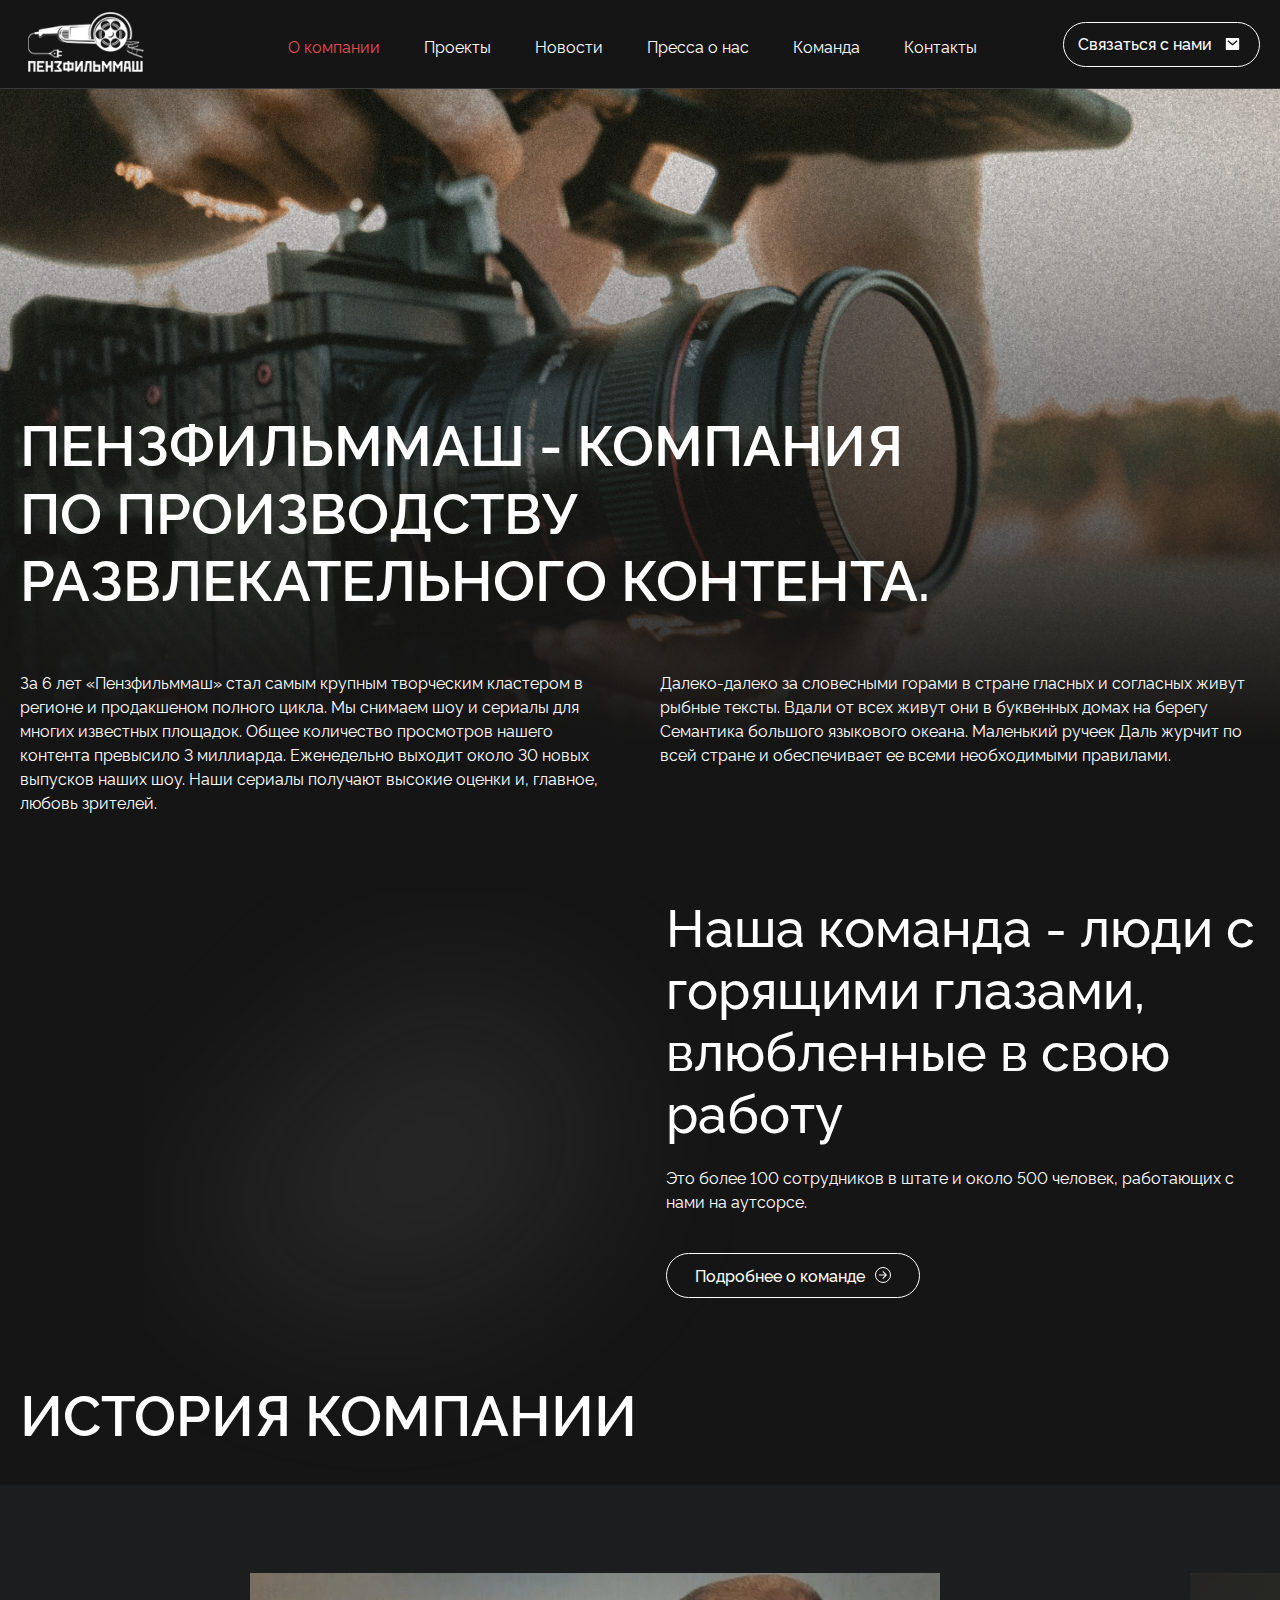
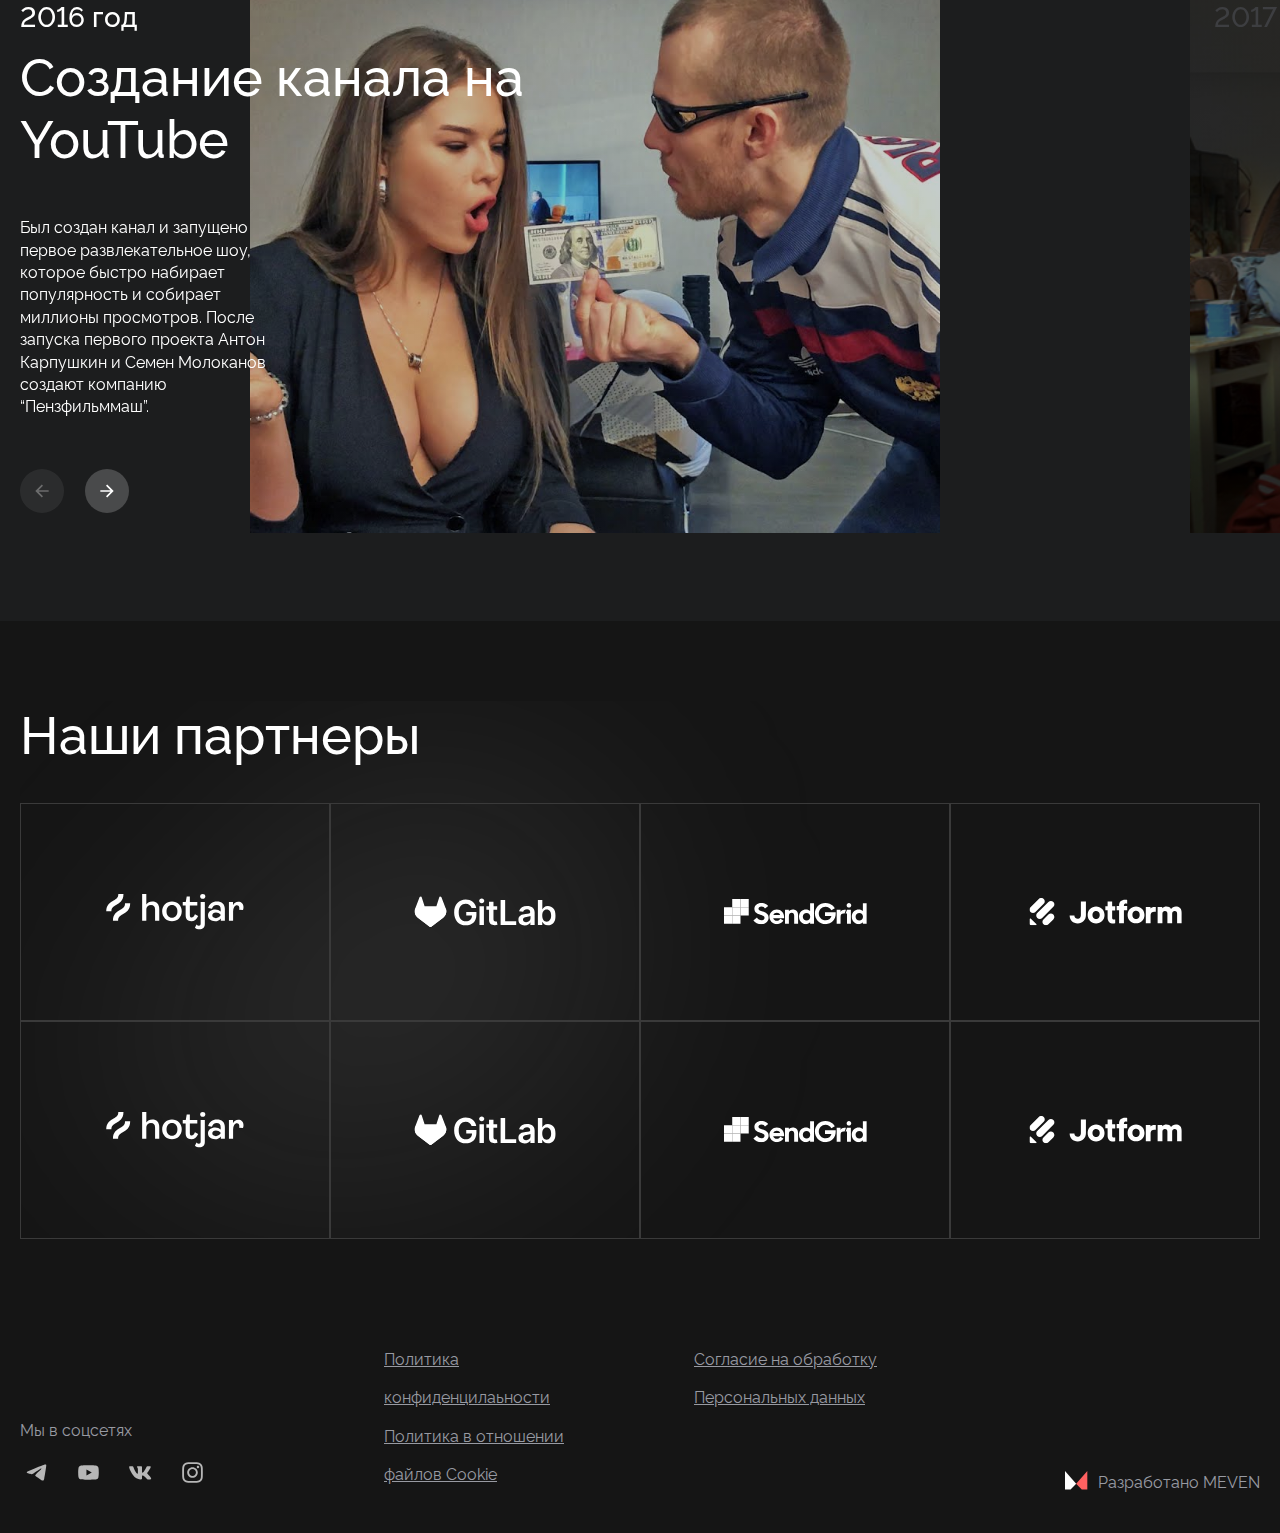
==== commit 769fa36c: "new" ====
--- a/about.html
+++ b/about.html
@@ -49,6 +49,7 @@
                 <li class="active"><a href="#">О компании</a></li>
                 <li><a href="#">Проекты</a></li>
                 <li><a href="#">Новости</a></li>
+                <li><a href="#">Пресса о нас</a></li>
                 <li><a href="#">Команда</a></li>
                 <li><a href="#">Контакты</a></li>
               </ul>
--- a/assets/css/app.css
+++ b/assets/css/app.css
@@ -291,7 +291,7 @@
       .header__logo img {
         max-width: 72px; } }
   .header__holder {
-    width: 73%;
+    width: 80%;
     display: -webkit-box;
     display: -ms-flexbox;
     display: flex;
@@ -309,7 +309,7 @@
         width: 85%; } }
     @media screen and (max-width: 1200px) {
       .header__holder {
-        width: 80%; } }
+        width: 86%; } }
     @media screen and (max-width: 991px) {
       .header__holder {
         width: 100%;
@@ -421,9 +421,12 @@
     margin: 0 38px;
     display: inline-block;
     vertical-align: middle; }
+    @media screen and (max-width: 1500px) {
+      .header__menu ul li {
+        margin: 0 20px; } }
     @media screen and (max-width: 1200px) {
       .header__menu ul li {
-        margin: 0 15px; } }
+        margin: 0 10px; } }
     @media screen and (max-width: 991px) {
       .header__menu ul li {
         display: block;
@@ -590,7 +593,7 @@
       max-width: 100%; }
   .spec__info {
     width: 59%;
-    padding-left: 165px;
+    padding-left: 70px;
     -webkit-box-sizing: border-box;
     box-sizing: border-box; }
     @media screen and (max-width: 1300px) {
@@ -832,7 +835,7 @@
         flex-direction: column-reverse; } }
   .tx__text {
     width: 50%;
-    padding-right: 150px;
+    padding-right: 70px;
     -webkit-box-sizing: border-box;
     box-sizing: border-box; }
     @media screen and (max-width: 1200px) {
@@ -1600,6 +1603,9 @@
           font-size: 18px; } }
       .jrnl__news-tt:hover {
         color: #E05050; }
+    .jrnl__news-btn {
+      margin-top: 30px;
+      text-align: right; }
 
 .team {
   margin-top: 80px; }
@@ -1852,7 +1858,13 @@
         .team-item__inner {
           display: block; } }
     .team-item__tx {
-      width: 35%; }
+      width: 35%;
+      position: relative;
+      z-index: 3; }
+      @media screen and (max-width: 1400px) {
+        .team-item__tx {
+          width: 45%;
+          padding-right: 50px; } }
       @media screen and (max-width: 991px) {
         .team-item__tx {
           width: 100%; } }
@@ -1948,6 +1960,9 @@
       position: relative;
       -webkit-box-sizing: border-box;
       box-sizing: border-box; }
+      @media screen and (max-width: 1400px) {
+        .team-item__sl {
+          width: 55%; } }
       @media screen and (max-width: 1200px) {
         .team-item__sl {
           padding-right: 0;
@@ -2502,7 +2517,7 @@
       background-size: cover; }
     .projects-item__video:after {
       content: '';
-      width: 500px;
+      width: 250px;
       height: 100%;
       display: block;
       position: absolute;
@@ -3114,6 +3129,9 @@
     @media screen and (max-width: 1460px) {
       .about-history__mb {
         margin-right: -20px; } }
+    @media screen and (max-width: 768px) {
+      .about-history__mb {
+        margin-right: 0; } }
   .about-history__slider {
     position: relative; }
     .about-history__slider .swiper-slide {
@@ -3125,6 +3143,9 @@
       max-height: 560px;
       padding-bottom: 10px;
       position: relative; }
+      @media screen and (max-width: 768px) {
+        .about-history__slider-item {
+          max-height: inherit; } }
     .about-history__slider-ye {
       font-weight: 500;
       font-size: 28px;
@@ -3151,6 +3172,9 @@
       @media screen and (max-width: 991px) {
         .about-history__slider-descr {
           margin-top: 25px; } }
+      @media screen and (max-width: 768px) {
+        .about-history__slider-descr {
+          max-width: 100%; } }
       .about-history__slider-descr p {
         font-size: 16px;
         line-height: 140%;
@@ -3177,6 +3201,10 @@
         .about-history__slider-tx {
           min-height: 340px;
           padding: 20px 0 63px; } }
+      @media screen and (max-width: 768px) {
+        .about-history__slider-tx {
+          padding-bottom: 20px;
+          min-height: auto; } }
     .about-history__slider-img {
       max-height: 560px;
       height: 100%;
@@ -3205,13 +3233,13 @@
           max-width: 403px; } }
       @media screen and (max-width: 768px) {
         .about-history__slider-img {
-          max-width: 150px;
-          width: 150px;
-          overflow: hidden; }
-          .about-history__slider-img img {
-            width: auto !important;
-            position: absolute;
-            right: -80px; } }
+          padding-bottom: 63px;
+          width: 100%;
+          max-width: 100%;
+          position: relative;
+          right: 0 !important; }
+          .about-history__slider-img:after {
+            display: none !important; } }
       .about-history__slider-img-ye {
         position: absolute;
         top: 25px;
